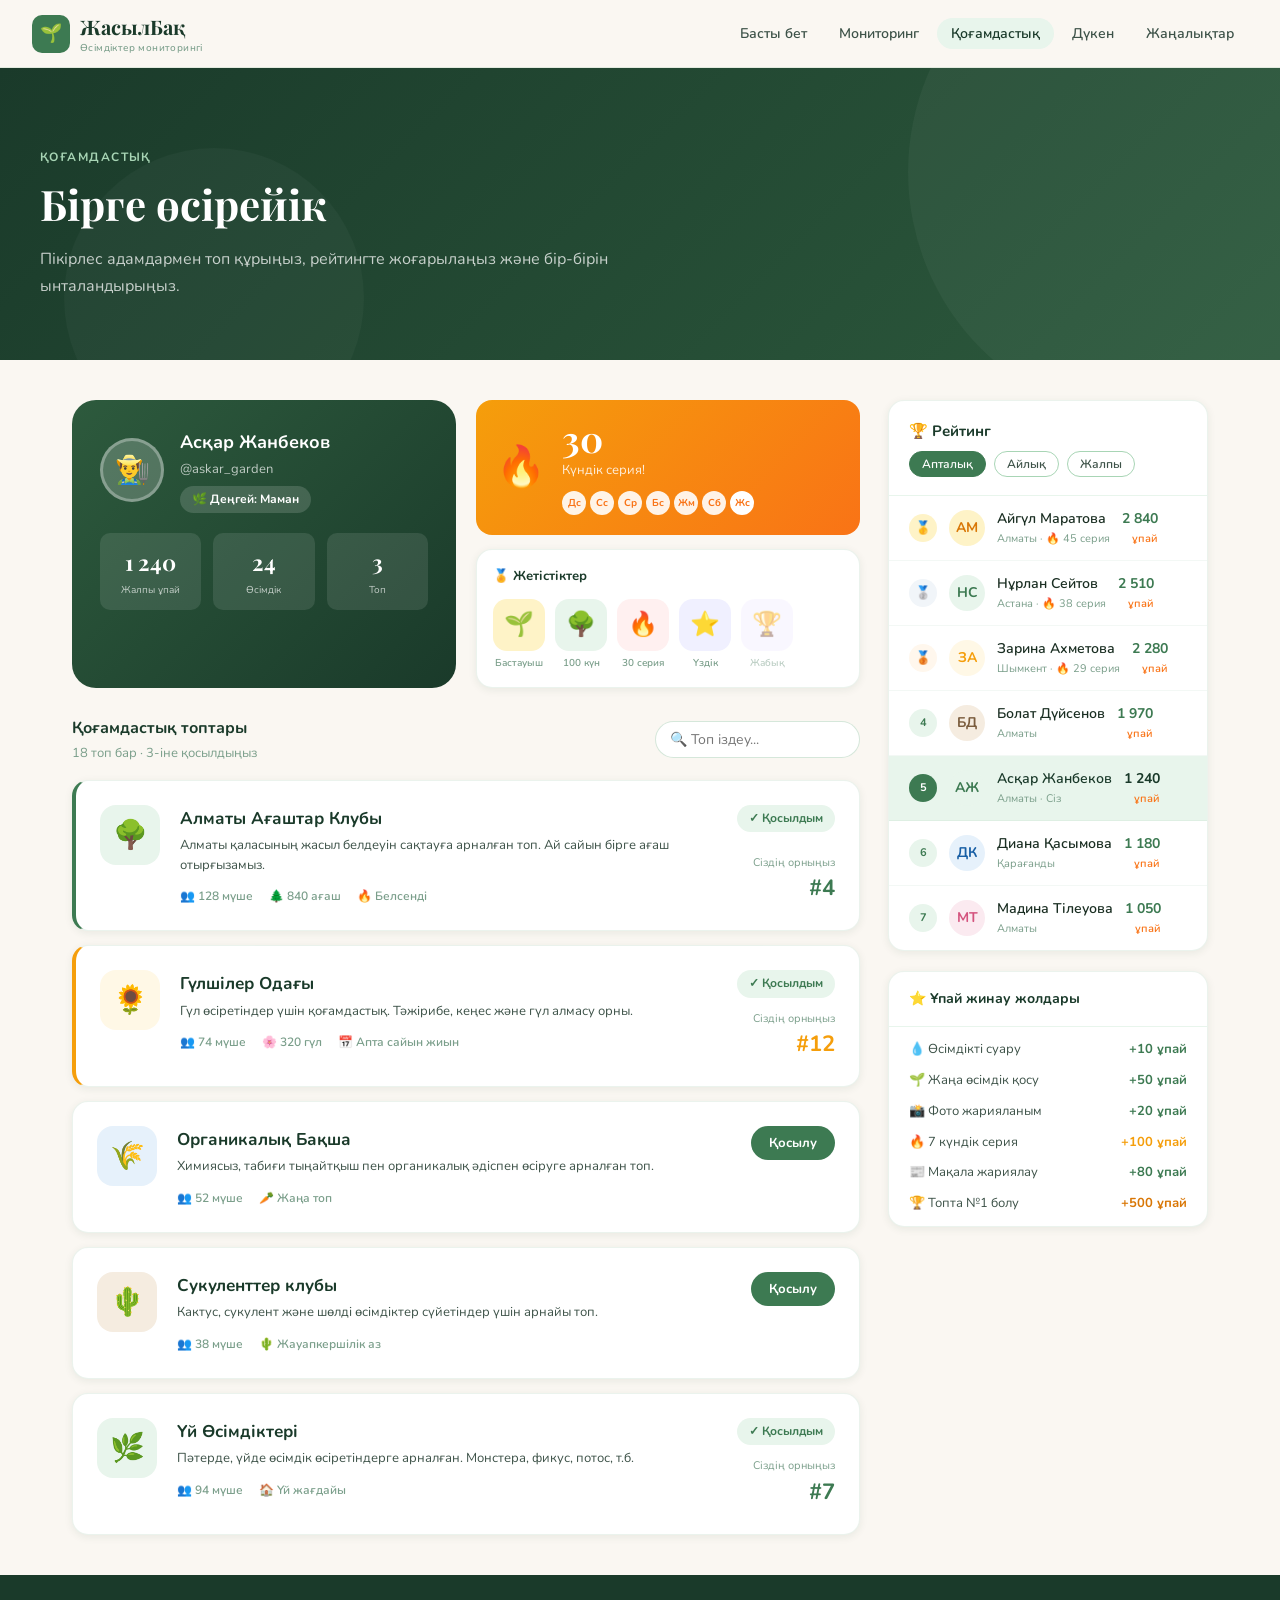
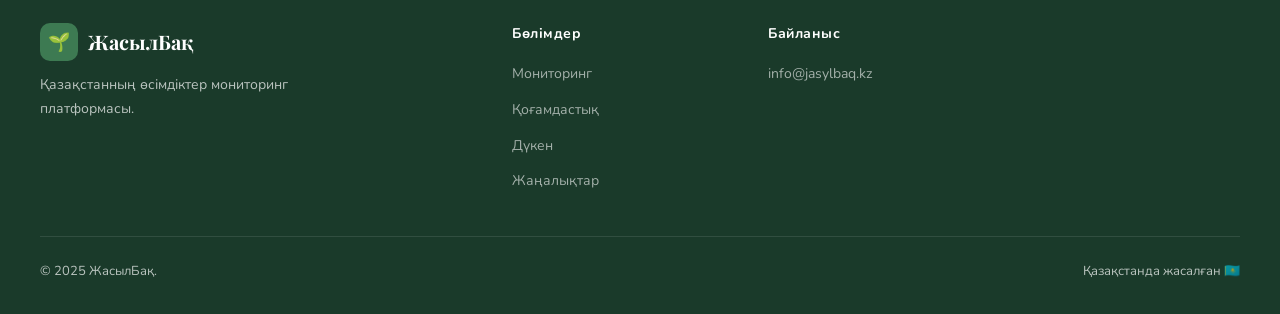
==== community.html @ d954b1c7 "ZhasylBaq zhobasy" ====
<!DOCTYPE html>
<html lang="kk">
<head>
  <meta charset="UTF-8" />
  <meta name="viewport" content="width=device-width, initial-scale=1.0" />
  <title>Қоғамдастық — ЖасылБақ</title>
  <link rel="stylesheet" href="style.css" />
  <style>
    .community-layout {
      max-width: 1200px;
      margin: 0 auto;
      padding: 40px 2rem;
      display: grid;
      grid-template-columns: 1fr 320px;
      gap: 28px;
    }

    /* MY PROFILE CARD */
    .profile-card {
      background: linear-gradient(135deg, var(--green-mid), var(--green-dark));
      border-radius: var(--radius-lg);
      padding: 28px;
      color: white;
    }
    .profile-top { display: flex; gap: 16px; align-items: center; margin-bottom: 20px; }
    .profile-avatar {
      width: 64px; height: 64px;
      border-radius: 50%;
      background: rgba(255,255,255,0.2);
      display: flex; align-items: center; justify-content: center;
      font-size: 28px;
      border: 3px solid rgba(255,255,255,0.3);
    }
    .profile-name { font-size: 18px; font-weight: 700; }
    .profile-handle { font-size: 13px; opacity: 0.7; margin-top: 2px; }
    .profile-level {
      display: inline-flex; align-items: center; gap: 6px;
      background: rgba(255,255,255,0.15);
      border-radius: 50px;
      padding: 4px 12px;
      font-size: 12px;
      font-weight: 700;
      margin-top: 6px;
    }
    .profile-stats { display: grid; grid-template-columns: repeat(3,1fr); gap: 12px; }
    .profile-stat {
      background: rgba(255,255,255,0.1);
      border-radius: 10px;
      padding: 12px;
      text-align: center;
    }
    .profile-stat-val { font-size: 22px; font-weight: 700; font-family: 'Playfair Display', serif; }
    .profile-stat-label { font-size: 10px; opacity: 0.7; margin-top: 2px; }

    /* STREAK */
    .streak-card {
      background: linear-gradient(135deg, #f59e0b, #f97316);
      border-radius: var(--radius-md);
      padding: 20px;
      color: white;
      display: flex;
      align-items: center;
      gap: 16px;
    }
    .streak-fire { font-size: 40px; }
    .streak-val { font-family: 'Playfair Display', serif; font-size: 36px; font-weight: 700; line-height: 1; }
    .streak-label { font-size: 13px; opacity: 0.85; margin-top: 4px; }
    .streak-mini { display: flex; gap: 4px; margin-top: 10px; }
    .streak-dot {
      width: 24px; height: 24px;
      border-radius: 50%;
      display: flex; align-items: center; justify-content: center;
      font-size: 10px; font-weight: 700;
    }
    .streak-dot.done { background: rgba(255,255,255,0.9); color: #f97316; }
    .streak-dot.today { background: white; color: #f97316; border: 2px solid white; }
    .streak-dot.miss { background: rgba(255,255,255,0.2); color: rgba(255,255,255,0.6); }

    /* BADGES */
    .badges-row { display: flex; gap: 10px; flex-wrap: wrap; }
    .badge-item {
      display: flex; flex-direction: column; align-items: center;
      gap: 4px;
    }
    .badge-icon-wrap {
      width: 52px; height: 52px;
      border-radius: 14px;
      display: flex; align-items: center; justify-content: center;
      font-size: 24px;
    }
    .badge-item-label { font-size: 10px; color: var(--text-light); font-weight: 600; text-align: center; max-width: 52px; }

    /* GROUPS */
    .group-card {
      background: var(--white);
      border-radius: var(--radius-md);
      border: 1px solid rgba(90,158,110,0.12);
      box-shadow: var(--shadow-sm);
      padding: 24px;
      display: flex;
      gap: 20px;
      transition: all 0.3s;
    }
    .group-card:hover { box-shadow: var(--shadow-md); transform: translateY(-2px); }
    .group-icon-wrap {
      width: 60px; height: 60px;
      border-radius: 16px;
      display: flex; align-items: center; justify-content: center;
      font-size: 28px;
      flex-shrink: 0;
    }
    .group-info { flex: 1; }
    .group-name { font-size: 17px; font-weight: 700; color: var(--green-dark); }
    .group-desc { font-size: 13px; color: var(--text-mid); margin-top: 4px; line-height: 1.5; }
    .group-meta { display: flex; gap: 16px; margin-top: 12px; flex-wrap: wrap; }
    .group-meta-item { font-size: 12px; color: var(--text-light); font-weight: 600; display: flex; align-items: center; gap: 4px; }
    .group-actions { display: flex; flex-direction: column; align-items: flex-end; justify-content: space-between; gap: 12px; }
    .joined-badge {
      background: var(--green-mist);
      color: var(--green-main);
      padding: 4px 12px;
      border-radius: 50px;
      font-size: 12px;
      font-weight: 700;
    }

    /* LEADERBOARD */
    .leaderboard-card {
      background: var(--white);
      border-radius: var(--radius-md);
      border: 1px solid rgba(90,158,110,0.12);
      box-shadow: var(--shadow-sm);
      overflow: hidden;
    }
    .lb-header {
      padding: 18px 20px;
      border-bottom: 1px solid var(--green-mist);
      font-size: 15px;
      font-weight: 700;
      color: var(--green-dark);
    }
    .lb-tabs { display: flex; gap: 8px; margin-top: 8px; }
    .lb-tab {
      font-size: 12px; font-weight: 600;
      padding: 4px 12px;
      border-radius: 50px;
      border: 1px solid var(--green-pale);
      background: transparent;
      color: var(--text-mid);
      cursor: pointer;
      font-family: 'Nunito', sans-serif;
      transition: all 0.2s;
    }
    .lb-tab.active { background: var(--green-main); color: white; border-color: var(--green-main); }
    .lb-row {
      display: flex;
      align-items: center;
      gap: 12px;
      padding: 12px 20px;
      border-bottom: 1px solid rgba(90,158,110,0.07);
      transition: background 0.15s;
    }
    .lb-row:hover { background: var(--green-mist); }
    .lb-row:last-child { border-bottom: none; }
    .lb-rank {
      width: 28px; height: 28px;
      border-radius: 50%;
      display: flex; align-items: center; justify-content: center;
      font-size: 13px; font-weight: 700;
      flex-shrink: 0;
    }
    .rank-1 { background: #fef3c7; color: #d97706; }
    .rank-2 { background: #f1f5f9; color: #64748b; }
    .rank-3 { background: #fff7ed; color: #c2410c; }
    .rank-other { background: var(--green-mist); color: var(--green-main); font-size: 11px; }
    .lb-avatar { width: 36px; height: 36px; border-radius: 50%; display: flex; align-items: center; justify-content: center; font-weight: 700; font-size: 14px; }
    .lb-name { font-size: 14px; font-weight: 600; color: var(--text-dark); flex: 1; }
    .lb-city { font-size: 11px; color: var(--text-light); }
    .lb-points { font-size: 14px; font-weight: 700; color: var(--green-main); }
    .lb-streak { font-size: 11px; color: #f97316; font-weight: 600; }
    .lb-me { background: var(--green-mist) !important; }

    @media (max-width: 900px) {
      .community-layout { grid-template-columns: 1fr; }
    }
  </style>
</head>
<body>

<nav>
  <a href="index.html" class="nav-logo">
    <div class="nav-logo-icon">🌱</div>
    <div>
      <span class="nav-logo-text">ЖасылБақ</span>
      <span class="nav-logo-sub">Өсімдіктер мониторингі</span>
    </div>
  </a>
  <ul class="nav-links">
    <li><a href="index.html">Басты бет</a></li>
    <li><a href="monitoring.html">Мониторинг</a></li>
    <li><a href="community.html" class="active">Қоғамдастық</a></li>
    <li><a href="store.html">Дүкен</a></li>
    <li><a href="news.html">Жаңалықтар</a></li>
  </ul>
</nav>

<main>
  <div class="page-hero">
    <div class="container">
      <div class="section-label">Қоғамдастық</div>
      <h1 class="section-title">Бірге өсірейік</h1>
      <p class="section-sub">Пікірлес адамдармен топ құрыңыз, рейтингте жоғарылаңыз және бір-бірін ынталандырыңыз.</p>
    </div>
  </div>

  <div class="community-layout">
    <!-- MAIN -->
    <div style="display:flex;flex-direction:column;gap:28px">

      <!-- MY STREAK + PROFILE -->
      <div style="display:grid;grid-template-columns:1fr 1fr;gap:20px">
        <div class="profile-card">
          <div class="profile-top">
            <div class="profile-avatar">👨‍🌾</div>
            <div>
              <div class="profile-name">Асқар Жанбеков</div>
              <div class="profile-handle">@askar_garden</div>
              <div class="profile-level">🌿 Деңгей: Маман</div>
            </div>
          </div>
          <div class="profile-stats">
            <div class="profile-stat">
              <div class="profile-stat-val">1 240</div>
              <div class="profile-stat-label">Жалпы ұпай</div>
            </div>
            <div class="profile-stat">
              <div class="profile-stat-val">24</div>
              <div class="profile-stat-label">Өсімдік</div>
            </div>
            <div class="profile-stat">
              <div class="profile-stat-val">3</div>
              <div class="profile-stat-label">Топ</div>
            </div>
          </div>
        </div>
        <div style="display:flex;flex-direction:column;gap:14px">
          <div class="streak-card">
            <div class="streak-fire">🔥</div>
            <div>
              <div class="streak-val">30</div>
              <div class="streak-label">Күндік серия!</div>
              <div class="streak-mini">
                <div class="streak-dot done">Дс</div>
                <div class="streak-dot done">Сс</div>
                <div class="streak-dot done">Ср</div>
                <div class="streak-dot done">Бс</div>
                <div class="streak-dot done">Жм</div>
                <div class="streak-dot done">Сб</div>
                <div class="streak-dot today">Жс</div>
              </div>
            </div>
          </div>
          <div style="background:var(--white);border-radius:var(--radius-md);padding:16px;border:1px solid rgba(90,158,110,0.12);box-shadow:var(--shadow-sm)">
            <div style="font-size:13px;font-weight:700;color:var(--green-dark);margin-bottom:12px">🏅 Жетістіктер</div>
            <div class="badges-row">
              <div class="badge-item"><div class="badge-icon-wrap" style="background:#fef3c7">🌱</div><div class="badge-item-label">Бастауыш</div></div>
              <div class="badge-item"><div class="badge-icon-wrap" style="background:#e8f5ec">🌳</div><div class="badge-item-label">100 күн</div></div>
              <div class="badge-item"><div class="badge-icon-wrap" style="background:#fff0f0">🔥</div><div class="badge-item-label">30 серия</div></div>
              <div class="badge-item"><div class="badge-icon-wrap" style="background:#f0f0ff">⭐</div><div class="badge-item-label">Үздік</div></div>
              <div class="badge-item"><div class="badge-icon-wrap" style="background:#f5f0ff;opacity:0.5">🏆</div><div class="badge-item-label" style="opacity:0.5">Жабық</div></div>
            </div>
          </div>
        </div>
      </div>

      <!-- GROUPS -->
      <div>
        <div style="display:flex;align-items:center;justify-content:space-between;margin-bottom:16px;flex-wrap:wrap;gap:12px">
          <div>
            <div style="font-size:16px;font-weight:700;color:var(--green-dark)">Қоғамдастық топтары</div>
            <div style="font-size:13px;color:var(--text-light);margin-top:2px">18 топ бар · 3-іне қосылдыңыз</div>
          </div>
          <input type="text" placeholder="🔍 Топ іздеу..." style="padding:8px 14px;border:1.5px solid rgba(90,158,110,0.25);border-radius:50px;font-family:'Nunito',sans-serif;font-size:14px;outline:none;min-width:200px;background:white;color:var(--text-dark)" />
        </div>
        <div style="display:flex;flex-direction:column;gap:14px">

          <div class="group-card" style="border-left: 4px solid var(--green-main)">
            <div class="group-icon-wrap" style="background:var(--green-mist)">🌳</div>
            <div class="group-info">
              <div class="group-name">Алматы Ағаштар Клубы</div>
              <div class="group-desc">Алматы қаласының жасыл белдеуін сақтауға арналған топ. Ай сайын бірге ағаш отырғызамыз.</div>
              <div class="group-meta">
                <div class="group-meta-item">👥 128 мүше</div>
                <div class="group-meta-item">🌲 840 ағаш</div>
                <div class="group-meta-item">🔥 Белсенді</div>
              </div>
            </div>
            <div class="group-actions">
              <span class="joined-badge">✓ Қосылдым</span>
              <div style="text-align:right"><div style="font-size:11px;color:var(--text-light)">Сіздің орныңыз</div><div style="font-size:22px;font-weight:700;color:var(--green-main)">#4</div></div>
            </div>
          </div>

          <div class="group-card" style="border-left: 4px solid #f59e0b">
            <div class="group-icon-wrap" style="background:#fff8e6">🌻</div>
            <div class="group-info">
              <div class="group-name">Гүлшілер Одағы</div>
              <div class="group-desc">Гүл өсіретіндер үшін қоғамдастық. Тәжірибе, кеңес және гүл алмасу орны.</div>
              <div class="group-meta">
                <div class="group-meta-item">👥 74 мүше</div>
                <div class="group-meta-item">🌸 320 гүл</div>
                <div class="group-meta-item">📅 Апта сайын жиын</div>
              </div>
            </div>
            <div class="group-actions">
              <span class="joined-badge">✓ Қосылдым</span>
              <div style="text-align:right"><div style="font-size:11px;color:var(--text-light)">Сіздің орныңыз</div><div style="font-size:22px;font-weight:700;color:#f59e0b">#12</div></div>
            </div>
          </div>

          <div class="group-card">
            <div class="group-icon-wrap" style="background:#e6f1fb">🌾</div>
            <div class="group-info">
              <div class="group-name">Органикалық Бақша</div>
              <div class="group-desc">Химиясыз, табиғи тыңайтқыш пен органикалық әдіспен өсіруге арналған топ.</div>
              <div class="group-meta">
                <div class="group-meta-item">👥 52 мүше</div>
                <div class="group-meta-item">🥕 Жаңа топ</div>
              </div>
            </div>
            <div class="group-actions">
              <button class="btn btn-primary" style="padding:8px 18px;font-size:13px">Қосылу</button>
            </div>
          </div>

          <div class="group-card">
            <div class="group-icon-wrap" style="background:#f5ece0">🌵</div>
            <div class="group-info">
              <div class="group-name">Сукуленттер клубы</div>
              <div class="group-desc">Кактус, сукулент және шөлді өсімдіктер сүйетіндер үшін арнайы топ.</div>
              <div class="group-meta">
                <div class="group-meta-item">👥 38 мүше</div>
                <div class="group-meta-item">🌵 Жауапкершілік аз</div>
              </div>
            </div>
            <div class="group-actions">
              <button class="btn btn-primary" style="padding:8px 18px;font-size:13px">Қосылу</button>
            </div>
          </div>

          <div class="group-card">
            <div class="group-icon-wrap" style="background:#e8f5ec">🌿</div>
            <div class="group-info">
              <div class="group-name">Үй Өсімдіктері</div>
              <div class="group-desc">Пәтерде, үйде өсімдік өсіретіндерге арналған. Монстера, фикус, потос, т.б.</div>
              <div class="group-meta">
                <div class="group-meta-item">👥 94 мүше</div>
                <div class="group-meta-item">🏠 Үй жағдайы</div>
              </div>
            </div>
            <div class="group-actions">
              <span class="joined-badge">✓ Қосылдым</span>
              <div style="text-align:right"><div style="font-size:11px;color:var(--text-light)">Сіздің орныңыз</div><div style="font-size:22px;font-weight:700;color:var(--green-main)">#7</div></div>
            </div>
          </div>

        </div>
      </div>
    </div>

    <!-- SIDEBAR: LEADERBOARD -->
    <aside style="display:flex;flex-direction:column;gap:20px">

      <!-- GLOBAL LEADERBOARD -->
      <div class="leaderboard-card">
        <div class="lb-header">
          🏆 Рейтинг
          <div class="lb-tabs">
            <button class="lb-tab active">Апталық</button>
            <button class="lb-tab">Айлық</button>
            <button class="lb-tab">Жалпы</button>
          </div>
        </div>
        <div class="lb-row rank-1-row">
          <div class="lb-rank rank-1">🥇</div>
          <div class="lb-avatar" style="background:#fef3c7;color:#d97706">АМ</div>
          <div><div class="lb-name">Айгүл Маратова</div><div class="lb-city">Алматы · 🔥 45 серия</div></div>
          <div style="text-align:right"><div class="lb-points">2 840</div><div class="lb-streak">ұпай</div></div>
        </div>
        <div class="lb-row">
          <div class="lb-rank rank-2">🥈</div>
          <div class="lb-avatar" style="background:#e8f5ec;color:var(--green-main)">НС</div>
          <div><div class="lb-name">Нұрлан Сейтов</div><div class="lb-city">Астана · 🔥 38 серия</div></div>
          <div style="text-align:right"><div class="lb-points">2 510</div><div class="lb-streak">ұпай</div></div>
        </div>
        <div class="lb-row">
          <div class="lb-rank rank-3">🥉</div>
          <div class="lb-avatar" style="background:#fff8e6;color:#f59e0b">ЗА</div>
          <div><div class="lb-name">Зарина Ахметова</div><div class="lb-city">Шымкент · 🔥 29 серия</div></div>
          <div style="text-align:right"><div class="lb-points">2 280</div><div class="lb-streak">ұпай</div></div>
        </div>
        <div class="lb-row">
          <div class="lb-rank rank-other">4</div>
          <div class="lb-avatar" style="background:#f5ece0;color:var(--earth-mid)">БД</div>
          <div><div class="lb-name">Болат Дүйсенов</div><div class="lb-city">Алматы</div></div>
          <div style="text-align:right"><div class="lb-points">1 970</div><div class="lb-streak">ұпай</div></div>
        </div>
        <div class="lb-row lb-me">
          <div class="lb-rank rank-other" style="background:var(--green-main);color:white">5</div>
          <div class="lb-avatar" style="background:var(--green-mist);color:var(--green-main)">АЖ</div>
          <div><div class="lb-name" style="color:var(--green-dark)">Асқар Жанбеков</div><div class="lb-city">Алматы · Сіз</div></div>
          <div style="text-align:right"><div class="lb-points" style="color:var(--green-dark)">1 240</div><div class="lb-streak">ұпай</div></div>
        </div>
        <div class="lb-row">
          <div class="lb-rank rank-other">6</div>
          <div class="lb-avatar" style="background:#e6f1fb;color:#185fa5">ДК</div>
          <div><div class="lb-name">Диана Қасымова</div><div class="lb-city">Қарағанды</div></div>
          <div style="text-align:right"><div class="lb-points">1 180</div><div class="lb-streak">ұпай</div></div>
        </div>
        <div class="lb-row">
          <div class="lb-rank rank-other">7</div>
          <div class="lb-avatar" style="background:#fbeaf0;color:#d4537e">МТ</div>
          <div><div class="lb-name">Мадина Тілеуова</div><div class="lb-city">Алматы</div></div>
          <div style="text-align:right"><div class="lb-points">1 050</div><div class="lb-streak">ұпай</div></div>
        </div>
      </div>

      <!-- HOW TO EARN POINTS -->
      <div style="background:var(--white);border-radius:var(--radius-md);border:1px solid rgba(90,158,110,0.12);box-shadow:var(--shadow-sm);overflow:hidden">
        <div style="padding:16px 20px;border-bottom:1px solid var(--green-mist);font-size:14px;font-weight:700;color:var(--green-dark)">⭐ Ұпай жинау жолдары</div>
        <div style="padding:12px 20px;display:flex;flex-direction:column;gap:10px">
          <div style="display:flex;justify-content:space-between;align-items:center;font-size:13px">
            <span style="color:var(--text-mid)">💧 Өсімдікті суару</span>
            <span style="font-weight:700;color:var(--green-main)">+10 ұпай</span>
          </div>
          <div style="display:flex;justify-content:space-between;align-items:center;font-size:13px">
            <span style="color:var(--text-mid)">🌱 Жаңа өсімдік қосу</span>
            <span style="font-weight:700;color:var(--green-main)">+50 ұпай</span>
          </div>
          <div style="display:flex;justify-content:space-between;align-items:center;font-size:13px">
            <span style="color:var(--text-mid)">📸 Фото жарияланым</span>
            <span style="font-weight:700;color:var(--green-main)">+20 ұпай</span>
          </div>
          <div style="display:flex;justify-content:space-between;align-items:center;font-size:13px">
            <span style="color:var(--text-mid)">🔥 7 күндік серия</span>
            <span style="font-weight:700;color:#f59e0b">+100 ұпай</span>
          </div>
          <div style="display:flex;justify-content:space-between;align-items:center;font-size:13px">
            <span style="color:var(--text-mid)">📰 Мақала жариялау</span>
            <span style="font-weight:700;color:var(--green-main)">+80 ұпай</span>
          </div>
          <div style="display:flex;justify-content:space-between;align-items:center;font-size:13px">
            <span style="color:var(--text-mid)">🏆 Топта №1 болу</span>
            <span style="font-weight:700;color:#d97706">+500 ұпай</span>
          </div>
        </div>
      </div>

    </aside>
  </div>
</main>

<footer>
  <div class="footer-inner">
    <div class="footer-brand">
      <a href="index.html" class="nav-logo"><div class="nav-logo-icon">🌱</div><span class="nav-logo-text" style="color:white">ЖасылБақ</span></a>
      <p>Қазақстанның өсімдіктер мониторинг платформасы.</p>
    </div>
    <div class="footer-col"><h4>Бөлімдер</h4><ul>
      <li><a href="monitoring.html">Мониторинг</a></li>
      <li><a href="community.html">Қоғамдастық</a></li>
      <li><a href="store.html">Дүкен</a></li>
      <li><a href="news.html">Жаңалықтар</a></li>
    </ul></div>
    <div class="footer-col"><h4>Байланыс</h4><ul><li><a href="#">info@jasylbaq.kz</a></li></ul></div>
    <div class="footer-col"></div>
  </div>
  <div class="footer-bottom"><span>© 2025 ЖасылБақ.</span><span>Қазақстанда жасалған 🇰🇿</span></div>
</footer>

<script>
  document.querySelectorAll('.lb-tab').forEach(tab => {
    tab.addEventListener('click', function() {
      document.querySelectorAll('.lb-tab').forEach(t => t.classList.remove('active'));
      this.classList.add('active');
    });
  });
</script>
</body>
</html>
---- style.css ----
@import url('https://fonts.googleapis.com/css2?family=Playfair+Display:wght@400;600;700&family=Nunito:wght@300;400;500;600;700&display=swap');

:root {
  --green-dark: #1a3a2a;
  --green-mid: #2d5a3d;
  --green-main: #3d7a52;
  --green-light: #5a9e6e;
  --green-pale: #a8d5b5;
  --green-mist: #e8f5ec;
  --earth-dark: #3d2b1a;
  --earth-mid: #7a5c3d;
  --earth-light: #c4a882;
  --earth-pale: #f5ece0;
  --cream: #faf7f2;
  --white: #ffffff;
  --text-dark: #1a2e22;
  --text-mid: #3d5248;
  --text-light: #7a9e8a;
  --accent: #e8a838;
  --accent-light: #f5d080;
  --shadow-sm: 0 2px 8px rgba(26,58,42,0.08);
  --shadow-md: 0 4px 20px rgba(26,58,42,0.12);
  --shadow-lg: 0 8px 40px rgba(26,58,42,0.18);
  --radius-sm: 8px;
  --radius-md: 16px;
  --radius-lg: 24px;
  --radius-xl: 40px;
}

* { margin: 0; padding: 0; box-sizing: border-box; }

html { scroll-behavior: smooth; }

body {
  font-family: 'Nunito', sans-serif;
  background: var(--cream);
  color: var(--text-dark);
  line-height: 1.6;
  overflow-x: hidden;
}

/* NAV */
nav {
  position: fixed;
  top: 0; left: 0; right: 0;
  z-index: 1000;
  background: rgba(250,247,242,0.92);
  backdrop-filter: blur(12px);
  border-bottom: 1px solid rgba(90,158,110,0.15);
  padding: 0 2rem;
  height: 68px;
  display: flex;
  align-items: center;
  justify-content: space-between;
}

.nav-logo {
  display: flex;
  align-items: center;
  gap: 10px;
  text-decoration: none;
}

.nav-logo-icon {
  width: 38px;
  height: 38px;
  background: var(--green-main);
  border-radius: 10px;
  display: flex;
  align-items: center;
  justify-content: center;
  font-size: 18px;
}

.nav-logo-text {
  font-family: 'Playfair Display', serif;
  font-size: 20px;
  font-weight: 700;
  color: var(--green-dark);
}

.nav-logo-sub {
  font-size: 10px;
  color: var(--text-light);
  font-weight: 500;
  letter-spacing: 0.04em;
  display: block;
  margin-top: -4px;
}

.nav-links {
  display: flex;
  align-items: center;
  gap: 0.25rem;
  list-style: none;
}

.nav-links a {
  text-decoration: none;
  font-size: 14px;
  font-weight: 600;
  color: var(--text-mid);
  padding: 6px 14px;
  border-radius: 20px;
  transition: all 0.2s;
}

.nav-links a:hover,
.nav-links a.active {
  background: var(--green-mist);
  color: var(--green-dark);
}

.nav-cta {
  background: var(--green-main) !important;
  color: var(--white) !important;
  padding: 8px 18px !important;
}

.nav-cta:hover {
  background: var(--green-dark) !important;
  color: var(--white) !important;
}

/* MAIN CONTENT OFFSET */
main { padding-top: 68px; }

/* SECTION */
section { padding: 80px 2rem; }

.container {
  max-width: 1200px;
  margin: 0 auto;
}

/* TYPOGRAPHY */
.section-label {
  font-size: 12px;
  font-weight: 700;
  letter-spacing: 0.12em;
  text-transform: uppercase;
  color: var(--green-main);
  margin-bottom: 12px;
}

.section-title {
  font-family: 'Playfair Display', serif;
  font-size: clamp(28px, 4vw, 42px);
  font-weight: 700;
  color: var(--green-dark);
  line-height: 1.2;
  margin-bottom: 16px;
}

.section-sub {
  font-size: 16px;
  color: var(--text-mid);
  max-width: 560px;
  line-height: 1.7;
}

/* CARDS */
.card {
  background: var(--white);
  border-radius: var(--radius-md);
  box-shadow: var(--shadow-sm);
  border: 1px solid rgba(90,158,110,0.1);
  overflow: hidden;
  transition: all 0.3s;
}

.card:hover {
  box-shadow: var(--shadow-md);
  transform: translateY(-3px);
}

/* BUTTONS */
.btn {
  display: inline-flex;
  align-items: center;
  gap: 8px;
  padding: 12px 24px;
  border-radius: 50px;
  font-family: 'Nunito', sans-serif;
  font-size: 15px;
  font-weight: 700;
  cursor: pointer;
  border: none;
  text-decoration: none;
  transition: all 0.2s;
}

.btn-primary {
  background: var(--green-main);
  color: var(--white);
}

.btn-primary:hover {
  background: var(--green-dark);
  transform: translateY(-1px);
  box-shadow: 0 4px 16px rgba(61,122,82,0.4);
}

.btn-secondary {
  background: transparent;
  color: var(--green-main);
  border: 2px solid var(--green-main);
}

.btn-secondary:hover {
  background: var(--green-mist);
}

.btn-accent {
  background: var(--accent);
  color: var(--earth-dark);
}

.btn-accent:hover {
  background: #d4942e;
  transform: translateY(-1px);
}

/* BADGE */
.badge {
  display: inline-block;
  padding: 4px 12px;
  border-radius: 50px;
  font-size: 12px;
  font-weight: 700;
  letter-spacing: 0.04em;
}

.badge-green {
  background: var(--green-mist);
  color: var(--green-main);
}

.badge-earth {
  background: var(--earth-pale);
  color: var(--earth-mid);
}

.badge-gold {
  background: #fff8e6;
  color: #b8860b;
}

/* GRID */
.grid-2 { display: grid; grid-template-columns: repeat(auto-fit, minmax(280px, 1fr)); gap: 24px; }
.grid-3 { display: grid; grid-template-columns: repeat(auto-fit, minmax(240px, 1fr)); gap: 24px; }
.grid-4 { display: grid; grid-template-columns: repeat(auto-fit, minmax(200px, 1fr)); gap: 20px; }

/* FOOTER */
footer {
  background: var(--green-dark);
  color: rgba(255,255,255,0.7);
  padding: 48px 2rem 32px;
}

.footer-inner {
  max-width: 1200px;
  margin: 0 auto;
  display: grid;
  grid-template-columns: 2fr 1fr 1fr 1fr;
  gap: 40px;
  padding-bottom: 32px;
  border-bottom: 1px solid rgba(255,255,255,0.1);
}

.footer-brand p {
  font-size: 14px;
  line-height: 1.7;
  margin-top: 12px;
  max-width: 260px;
}

.footer-col h4 {
  color: var(--white);
  font-size: 14px;
  font-weight: 700;
  margin-bottom: 16px;
  letter-spacing: 0.04em;
}

.footer-col ul { list-style: none; }
.footer-col ul li { margin-bottom: 10px; }
.footer-col ul li a {
  color: rgba(255,255,255,0.6);
  text-decoration: none;
  font-size: 14px;
  transition: color 0.2s;
}
.footer-col ul li a:hover { color: var(--green-pale); }

.footer-bottom {
  max-width: 1200px;
  margin: 24px auto 0;
  display: flex;
  justify-content: space-between;
  align-items: center;
  font-size: 13px;
}

/* PAGE HERO */
.page-hero {
  background: linear-gradient(135deg, var(--green-dark) 0%, var(--green-mid) 100%);
  padding: 80px 2rem 60px;
  color: white;
  position: relative;
  overflow: hidden;
}

.page-hero::before {
  content: '';
  position: absolute;
  top: -50%;
  right: -10%;
  width: 500px;
  height: 500px;
  background: rgba(255,255,255,0.04);
  border-radius: 50%;
}

.page-hero::after {
  content: '';
  position: absolute;
  bottom: -30%;
  left: 5%;
  width: 300px;
  height: 300px;
  background: rgba(255,255,255,0.03);
  border-radius: 50%;
}

.page-hero .container { position: relative; z-index: 1; }

.page-hero .section-label { color: var(--green-pale); }
.page-hero .section-title { color: var(--white); }
.page-hero .section-sub { color: rgba(255,255,255,0.75); max-width: 600px; }

/* STAT CARD */
.stat-card {
  background: var(--white);
  border-radius: var(--radius-md);
  padding: 24px;
  border: 1px solid rgba(90,158,110,0.1);
  box-shadow: var(--shadow-sm);
}

.stat-value {
  font-family: 'Playfair Display', serif;
  font-size: 36px;
  font-weight: 700;
  color: var(--green-dark);
  line-height: 1;
}

.stat-label {
  font-size: 13px;
  color: var(--text-light);
  font-weight: 600;
  margin-top: 6px;
}

.stat-change {
  font-size: 12px;
  font-weight: 700;
  color: var(--green-main);
  margin-top: 4px;
}

/* HEALTH BAR */
.health-bar-wrap {
  background: #e8f0ea;
  border-radius: 10px;
  height: 8px;
  overflow: hidden;
}
.health-bar-fill {
  height: 100%;
  border-radius: 10px;
  background: linear-gradient(90deg, var(--green-main), var(--green-light));
  transition: width 0.6s ease;
}

/* AVATAR */
.avatar {
  width: 40px;
  height: 40px;
  border-radius: 50%;
  display: flex;
  align-items: center;
  justify-content: center;
  font-weight: 700;
  font-size: 15px;
  flex-shrink: 0;
}

/* TAG */
.tag {
  display: inline-block;
  padding: 3px 10px;
  background: var(--green-mist);
  color: var(--green-main);
  border-radius: 20px;
  font-size: 12px;
  font-weight: 600;
}

/* SCROLLBAR */
::-webkit-scrollbar { width: 6px; }
::-webkit-scrollbar-track { background: var(--cream); }
::-webkit-scrollbar-thumb { background: var(--green-pale); border-radius: 10px; }

/* RESPONSIVE NAV */
@media (max-width: 768px) {
  .nav-links { display: none; }
  .footer-inner { grid-template-columns: 1fr 1fr; }
  .grid-4 { grid-template-columns: repeat(2, 1fr); }
}
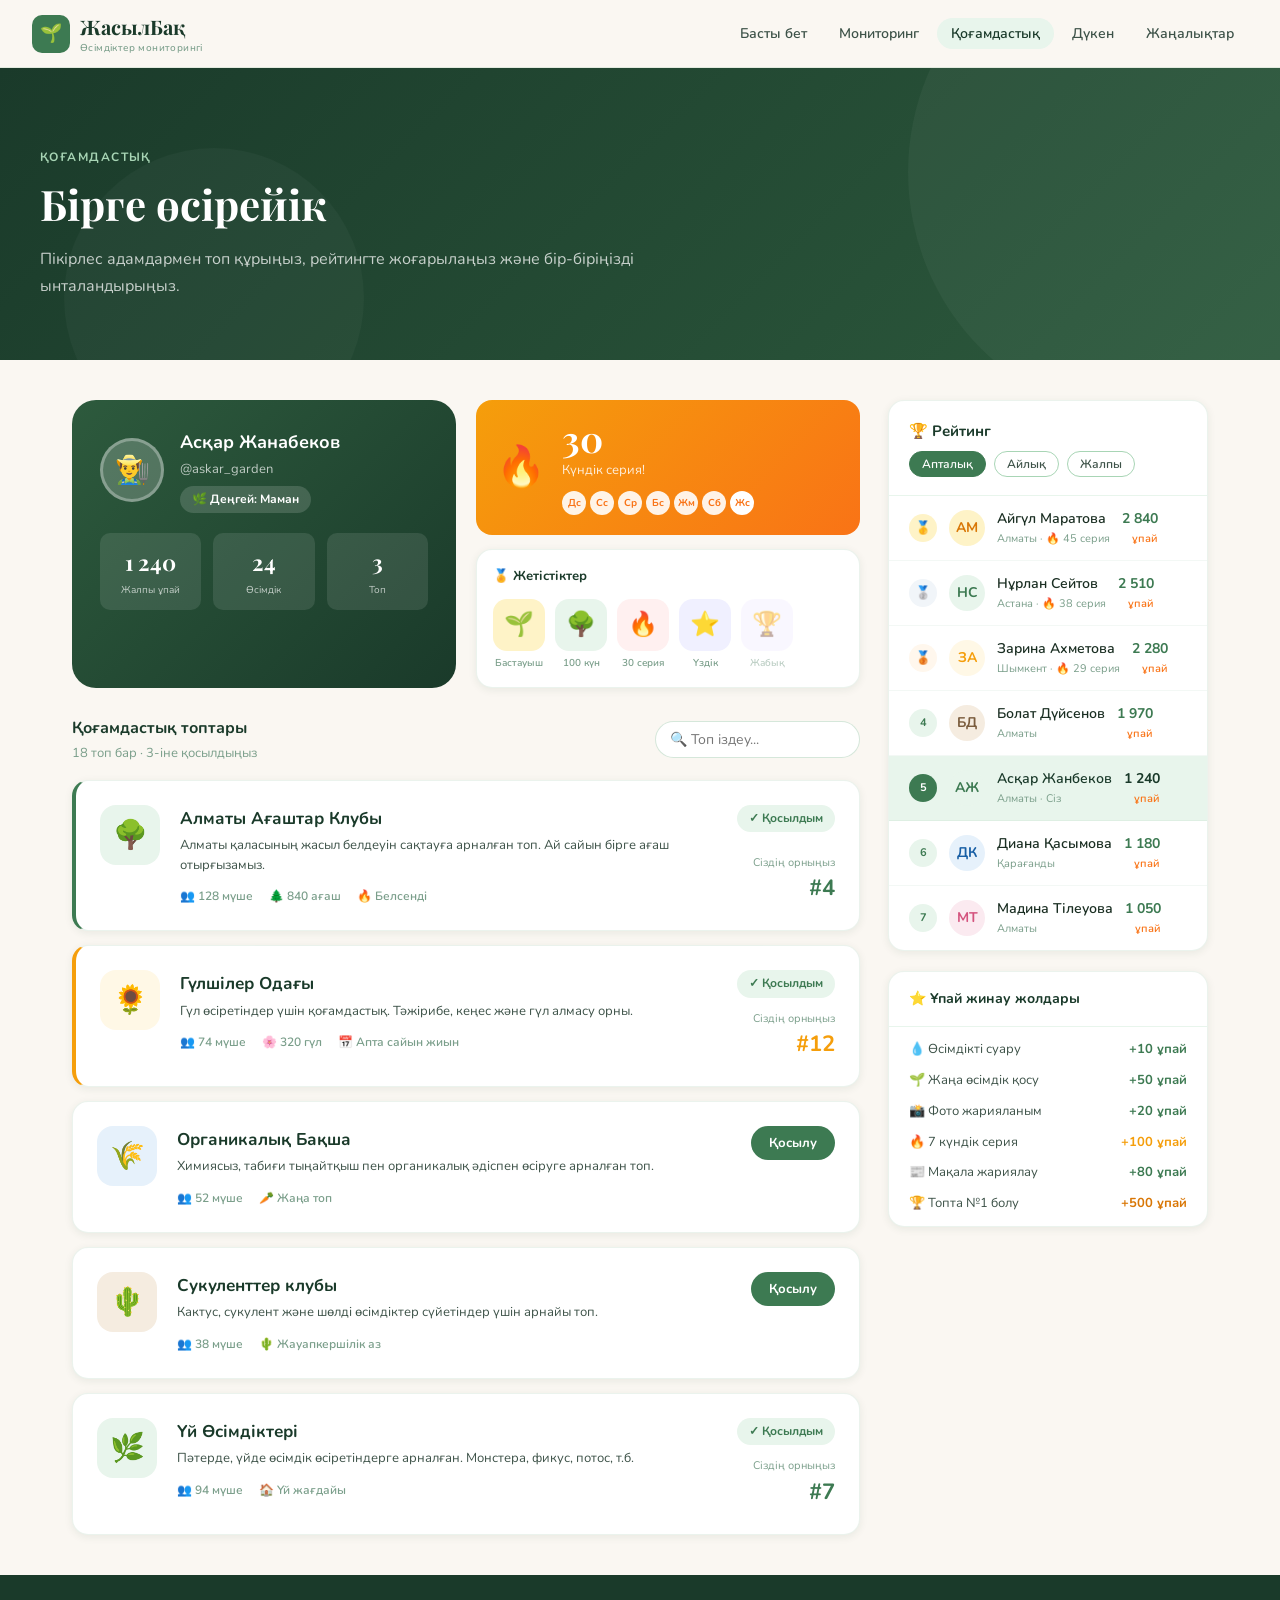
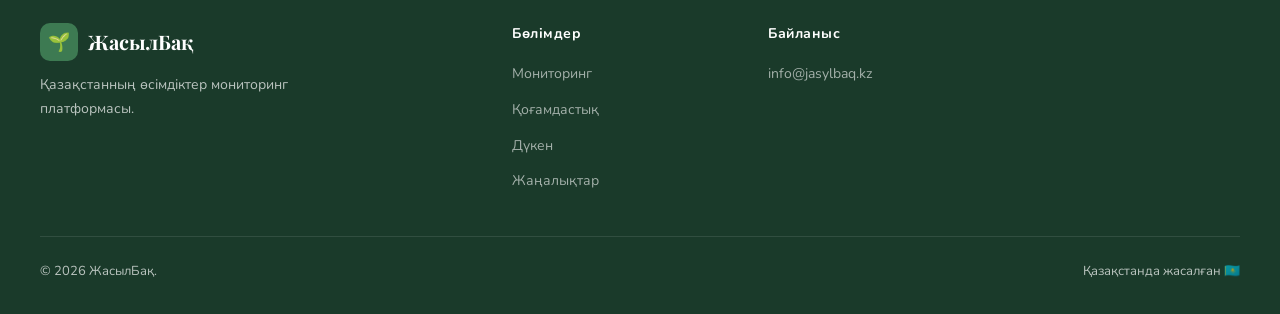
==== commit faece231: "fix: qatelerdi tuzetu zhumystary" ====
--- a/community.html
+++ b/community.html
@@ -209,7 +209,7 @@
     <div class="container">
       <div class="section-label">Қоғамдастық</div>
       <h1 class="section-title">Бірге өсірейік</h1>
-      <p class="section-sub">Пікірлес адамдармен топ құрыңыз, рейтингте жоғарылаңыз және бір-бірін ынталандырыңыз.</p>
+      <p class="section-sub">Пікірлес адамдармен топ құрыңыз, рейтингте жоғарылаңыз және бір-біріңізді ынталандырыңыз.</p>
     </div>
   </div>
 
@@ -223,7 +223,7 @@
           <div class="profile-top">
             <div class="profile-avatar">👨‍🌾</div>
             <div>
-              <div class="profile-name">Асқар Жанбеков</div>
+              <div class="profile-name">Асқар Жанабеков</div>
               <div class="profile-handle">@askar_garden</div>
               <div class="profile-level">🌿 Деңгей: Маман</div>
             </div>
@@ -475,7 +475,7 @@
     <div class="footer-col"><h4>Байланыс</h4><ul><li><a href="#">info@jasylbaq.kz</a></li></ul></div>
     <div class="footer-col"></div>
   </div>
-  <div class="footer-bottom"><span>© 2025 ЖасылБақ.</span><span>Қазақстанда жасалған 🇰🇿</span></div>
+  <div class="footer-bottom"><span>© 2026 ЖасылБақ.</span><span>Қазақстанда жасалған 🇰🇿</span></div>
 </footer>
 
 <script>
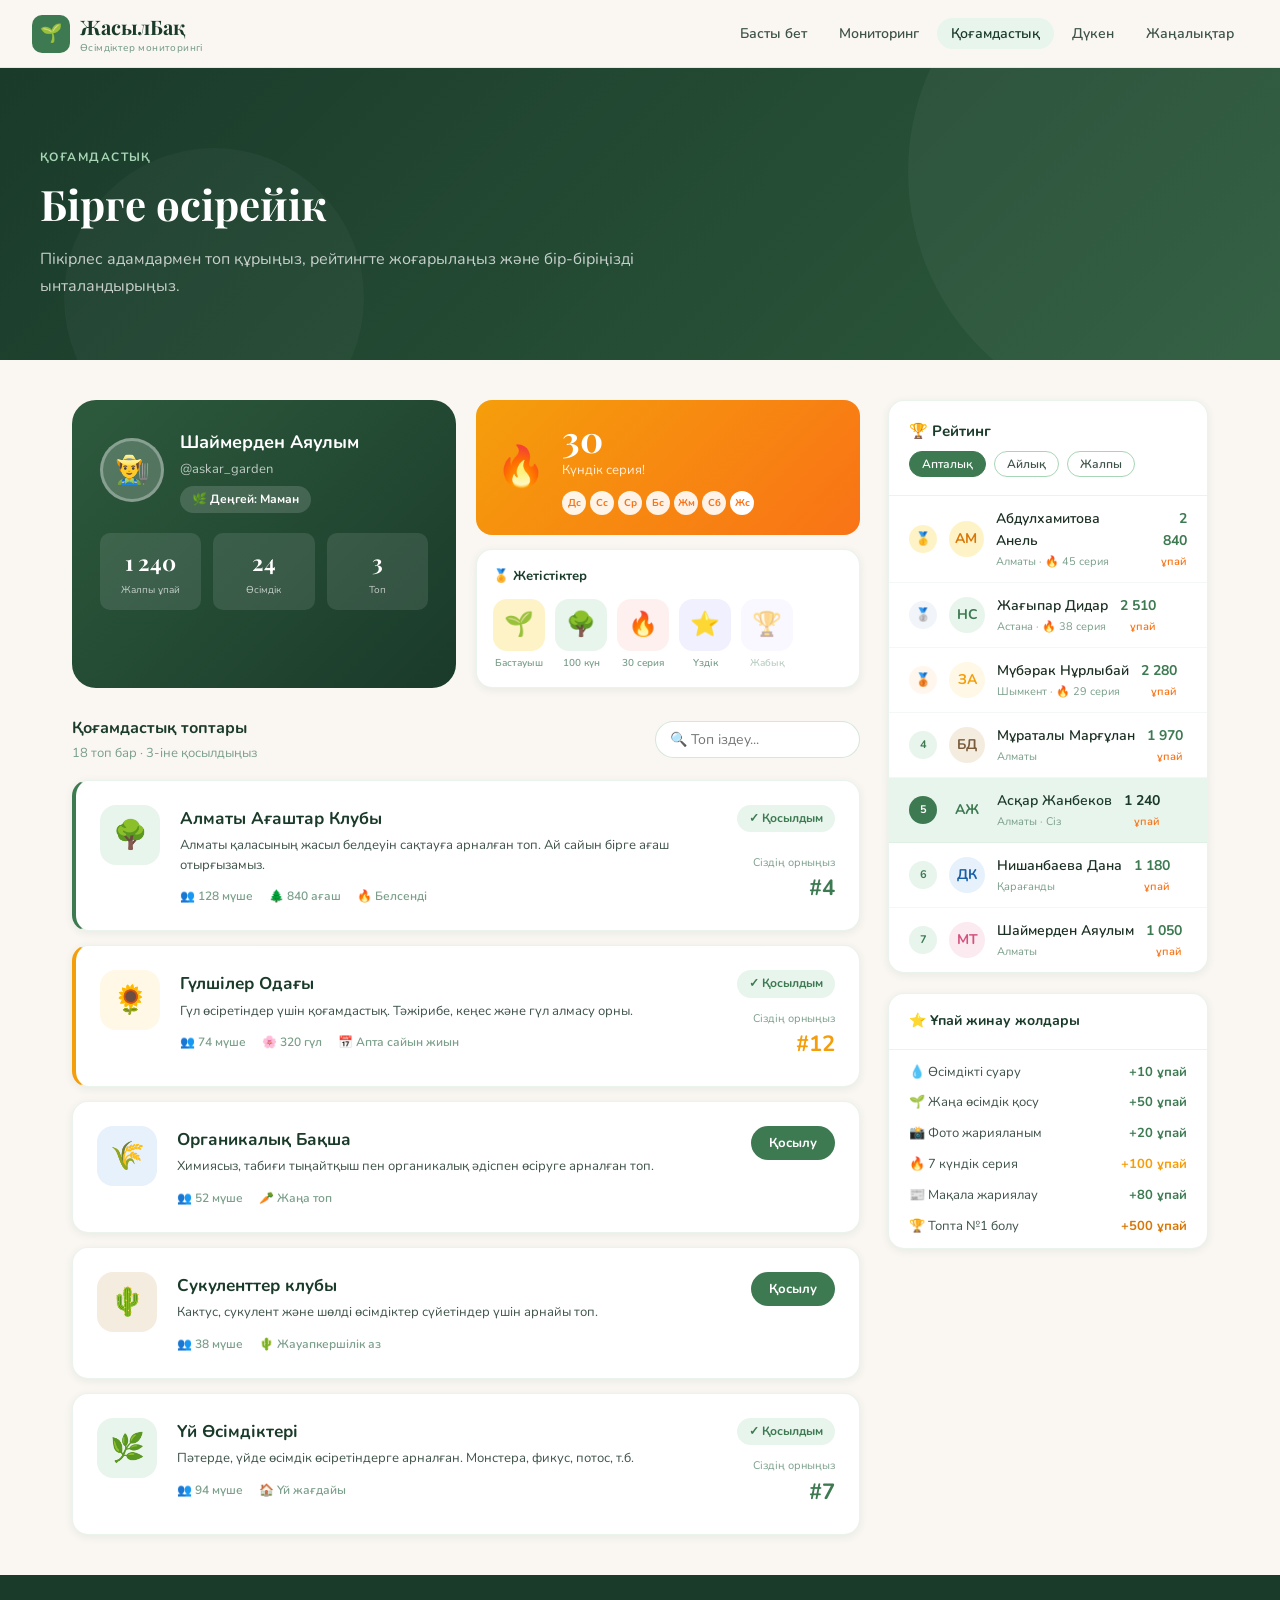
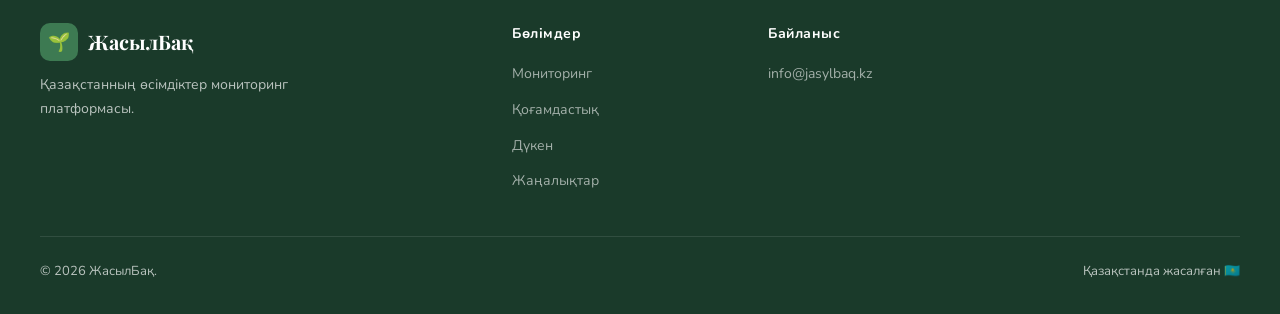
==== commit 963ea610: "Didar changes //added plantaddition scripts//" ====
--- a/community.html
+++ b/community.html
@@ -1,5 +1,6 @@
 <!DOCTYPE html>
 <html lang="kk">
+
 <head>
   <meta charset="UTF-8" />
   <meta name="viewport" content="width=device-width, initial-scale=1.0" />
@@ -22,35 +23,73 @@
       padding: 28px;
       color: white;
     }
-    .profile-top { display: flex; gap: 16px; align-items: center; margin-bottom: 20px; }
+
+    .profile-top {
+      display: flex;
+      gap: 16px;
+      align-items: center;
+      margin-bottom: 20px;
+    }
+
     .profile-avatar {
-      width: 64px; height: 64px;
+      width: 64px;
+      height: 64px;
       border-radius: 50%;
-      background: rgba(255,255,255,0.2);
-      display: flex; align-items: center; justify-content: center;
+      background: rgba(255, 255, 255, 0.2);
+      display: flex;
+      align-items: center;
+      justify-content: center;
       font-size: 28px;
-      border: 3px solid rgba(255,255,255,0.3);
-    }
-    .profile-name { font-size: 18px; font-weight: 700; }
-    .profile-handle { font-size: 13px; opacity: 0.7; margin-top: 2px; }
+      border: 3px solid rgba(255, 255, 255, 0.3);
+    }
+
+    .profile-name {
+      font-size: 18px;
+      font-weight: 700;
+    }
+
+    .profile-handle {
+      font-size: 13px;
+      opacity: 0.7;
+      margin-top: 2px;
+    }
+
     .profile-level {
-      display: inline-flex; align-items: center; gap: 6px;
-      background: rgba(255,255,255,0.15);
+      display: inline-flex;
+      align-items: center;
+      gap: 6px;
+      background: rgba(255, 255, 255, 0.15);
       border-radius: 50px;
       padding: 4px 12px;
       font-size: 12px;
       font-weight: 700;
       margin-top: 6px;
     }
-    .profile-stats { display: grid; grid-template-columns: repeat(3,1fr); gap: 12px; }
+
+    .profile-stats {
+      display: grid;
+      grid-template-columns: repeat(3, 1fr);
+      gap: 12px;
+    }
+
     .profile-stat {
-      background: rgba(255,255,255,0.1);
+      background: rgba(255, 255, 255, 0.1);
       border-radius: 10px;
       padding: 12px;
       text-align: center;
     }
-    .profile-stat-val { font-size: 22px; font-weight: 700; font-family: 'Playfair Display', serif; }
-    .profile-stat-label { font-size: 10px; opacity: 0.7; margin-top: 2px; }
+
+    .profile-stat-val {
+      font-size: 22px;
+      font-weight: 700;
+      font-family: 'Playfair Display', serif;
+    }
+
+    .profile-stat-label {
+      font-size: 10px;
+      opacity: 0.7;
+      margin-top: 2px;
+    }
 
     /* STREAK */
     .streak-card {
@@ -62,59 +101,158 @@
       align-items: center;
       gap: 16px;
     }
-    .streak-fire { font-size: 40px; }
-    .streak-val { font-family: 'Playfair Display', serif; font-size: 36px; font-weight: 700; line-height: 1; }
-    .streak-label { font-size: 13px; opacity: 0.85; margin-top: 4px; }
-    .streak-mini { display: flex; gap: 4px; margin-top: 10px; }
+
+    .streak-fire {
+      font-size: 40px;
+    }
+
+    .streak-val {
+      font-family: 'Playfair Display', serif;
+      font-size: 36px;
+      font-weight: 700;
+      line-height: 1;
+    }
+
+    .streak-label {
+      font-size: 13px;
+      opacity: 0.85;
+      margin-top: 4px;
+    }
+
+    .streak-mini {
+      display: flex;
+      gap: 4px;
+      margin-top: 10px;
+    }
+
     .streak-dot {
-      width: 24px; height: 24px;
+      width: 24px;
+      height: 24px;
       border-radius: 50%;
-      display: flex; align-items: center; justify-content: center;
-      font-size: 10px; font-weight: 700;
-    }
-    .streak-dot.done { background: rgba(255,255,255,0.9); color: #f97316; }
-    .streak-dot.today { background: white; color: #f97316; border: 2px solid white; }
-    .streak-dot.miss { background: rgba(255,255,255,0.2); color: rgba(255,255,255,0.6); }
+      display: flex;
+      align-items: center;
+      justify-content: center;
+      font-size: 10px;
+      font-weight: 700;
+    }
+
+    .streak-dot.done {
+      background: rgba(255, 255, 255, 0.9);
+      color: #f97316;
+    }
+
+    .streak-dot.today {
+      background: white;
+      color: #f97316;
+      border: 2px solid white;
+    }
+
+    .streak-dot.miss {
+      background: rgba(255, 255, 255, 0.2);
+      color: rgba(255, 255, 255, 0.6);
+    }
 
     /* BADGES */
-    .badges-row { display: flex; gap: 10px; flex-wrap: wrap; }
+    .badges-row {
+      display: flex;
+      gap: 10px;
+      flex-wrap: wrap;
+    }
+
     .badge-item {
-      display: flex; flex-direction: column; align-items: center;
+      display: flex;
+      flex-direction: column;
+      align-items: center;
       gap: 4px;
     }
+
     .badge-icon-wrap {
-      width: 52px; height: 52px;
+      width: 52px;
+      height: 52px;
       border-radius: 14px;
-      display: flex; align-items: center; justify-content: center;
+      display: flex;
+      align-items: center;
+      justify-content: center;
       font-size: 24px;
     }
-    .badge-item-label { font-size: 10px; color: var(--text-light); font-weight: 600; text-align: center; max-width: 52px; }
+
+    .badge-item-label {
+      font-size: 10px;
+      color: var(--text-light);
+      font-weight: 600;
+      text-align: center;
+      max-width: 52px;
+    }
 
     /* GROUPS */
     .group-card {
       background: var(--white);
       border-radius: var(--radius-md);
-      border: 1px solid rgba(90,158,110,0.12);
+      border: 1px solid rgba(90, 158, 110, 0.12);
       box-shadow: var(--shadow-sm);
       padding: 24px;
       display: flex;
       gap: 20px;
       transition: all 0.3s;
     }
-    .group-card:hover { box-shadow: var(--shadow-md); transform: translateY(-2px); }
+
+    .group-card:hover {
+      box-shadow: var(--shadow-md);
+      transform: translateY(-2px);
+    }
+
     .group-icon-wrap {
-      width: 60px; height: 60px;
+      width: 60px;
+      height: 60px;
       border-radius: 16px;
-      display: flex; align-items: center; justify-content: center;
+      display: flex;
+      align-items: center;
+      justify-content: center;
       font-size: 28px;
       flex-shrink: 0;
     }
-    .group-info { flex: 1; }
-    .group-name { font-size: 17px; font-weight: 700; color: var(--green-dark); }
-    .group-desc { font-size: 13px; color: var(--text-mid); margin-top: 4px; line-height: 1.5; }
-    .group-meta { display: flex; gap: 16px; margin-top: 12px; flex-wrap: wrap; }
-    .group-meta-item { font-size: 12px; color: var(--text-light); font-weight: 600; display: flex; align-items: center; gap: 4px; }
-    .group-actions { display: flex; flex-direction: column; align-items: flex-end; justify-content: space-between; gap: 12px; }
+
+    .group-info {
+      flex: 1;
+    }
+
+    .group-name {
+      font-size: 17px;
+      font-weight: 700;
+      color: var(--green-dark);
+    }
+
+    .group-desc {
+      font-size: 13px;
+      color: var(--text-mid);
+      margin-top: 4px;
+      line-height: 1.5;
+    }
+
+    .group-meta {
+      display: flex;
+      gap: 16px;
+      margin-top: 12px;
+      flex-wrap: wrap;
+    }
+
+    .group-meta-item {
+      font-size: 12px;
+      color: var(--text-light);
+      font-weight: 600;
+      display: flex;
+      align-items: center;
+      gap: 4px;
+    }
+
+    .group-actions {
+      display: flex;
+      flex-direction: column;
+      align-items: flex-end;
+      justify-content: space-between;
+      gap: 12px;
+    }
+
     .joined-badge {
       background: var(--green-mist);
       color: var(--green-main);
@@ -128,10 +266,11 @@
     .leaderboard-card {
       background: var(--white);
       border-radius: var(--radius-md);
-      border: 1px solid rgba(90,158,110,0.12);
+      border: 1px solid rgba(90, 158, 110, 0.12);
       box-shadow: var(--shadow-sm);
       overflow: hidden;
     }
+
     .lb-header {
       padding: 18px 20px;
       border-bottom: 1px solid var(--green-mist);
@@ -139,9 +278,16 @@
       font-weight: 700;
       color: var(--green-dark);
     }
-    .lb-tabs { display: flex; gap: 8px; margin-top: 8px; }
+
+    .lb-tabs {
+      display: flex;
+      gap: 8px;
+      margin-top: 8px;
+    }
+
     .lb-tab {
-      font-size: 12px; font-weight: 600;
+      font-size: 12px;
+      font-weight: 600;
       padding: 4px 12px;
       border-radius: 50px;
       border: 1px solid var(--green-pale);
@@ -151,340 +297,496 @@
       font-family: 'Nunito', sans-serif;
       transition: all 0.2s;
     }
-    .lb-tab.active { background: var(--green-main); color: white; border-color: var(--green-main); }
+
+    .lb-tab.active {
+      background: var(--green-main);
+      color: white;
+      border-color: var(--green-main);
+    }
+
     .lb-row {
       display: flex;
       align-items: center;
       gap: 12px;
       padding: 12px 20px;
-      border-bottom: 1px solid rgba(90,158,110,0.07);
+      border-bottom: 1px solid rgba(90, 158, 110, 0.07);
       transition: background 0.15s;
     }
-    .lb-row:hover { background: var(--green-mist); }
-    .lb-row:last-child { border-bottom: none; }
+
+    .lb-row:hover {
+      background: var(--green-mist);
+    }
+
+    .lb-row:last-child {
+      border-bottom: none;
+    }
+
     .lb-rank {
-      width: 28px; height: 28px;
+      width: 28px;
+      height: 28px;
       border-radius: 50%;
-      display: flex; align-items: center; justify-content: center;
-      font-size: 13px; font-weight: 700;
+      display: flex;
+      align-items: center;
+      justify-content: center;
+      font-size: 13px;
+      font-weight: 700;
       flex-shrink: 0;
     }
-    .rank-1 { background: #fef3c7; color: #d97706; }
-    .rank-2 { background: #f1f5f9; color: #64748b; }
-    .rank-3 { background: #fff7ed; color: #c2410c; }
-    .rank-other { background: var(--green-mist); color: var(--green-main); font-size: 11px; }
-    .lb-avatar { width: 36px; height: 36px; border-radius: 50%; display: flex; align-items: center; justify-content: center; font-weight: 700; font-size: 14px; }
-    .lb-name { font-size: 14px; font-weight: 600; color: var(--text-dark); flex: 1; }
-    .lb-city { font-size: 11px; color: var(--text-light); }
-    .lb-points { font-size: 14px; font-weight: 700; color: var(--green-main); }
-    .lb-streak { font-size: 11px; color: #f97316; font-weight: 600; }
-    .lb-me { background: var(--green-mist) !important; }
+
+    .rank-1 {
+      background: #fef3c7;
+      color: #d97706;
+    }
+
+    .rank-2 {
+      background: #f1f5f9;
+      color: #64748b;
+    }
+
+    .rank-3 {
+      background: #fff7ed;
+      color: #c2410c;
+    }
+
+    .rank-other {
+      background: var(--green-mist);
+      color: var(--green-main);
+      font-size: 11px;
+    }
+
+    .lb-avatar {
+      width: 36px;
+      height: 36px;
+      border-radius: 50%;
+      display: flex;
+      align-items: center;
+      justify-content: center;
+      font-weight: 700;
+      font-size: 14px;
+    }
+
+    .lb-name {
+      font-size: 14px;
+      font-weight: 600;
+      color: var(--text-dark);
+      flex: 1;
+    }
+
+    .lb-city {
+      font-size: 11px;
+      color: var(--text-light);
+    }
+
+    .lb-points {
+      font-size: 14px;
+      font-weight: 700;
+      color: var(--green-main);
+    }
+
+    .lb-streak {
+      font-size: 11px;
+      color: #f97316;
+      font-weight: 600;
+    }
+
+    .lb-me {
+      background: var(--green-mist) !important;
+    }
 
     @media (max-width: 900px) {
-      .community-layout { grid-template-columns: 1fr; }
+      .community-layout {
+        grid-template-columns: 1fr;
+      }
     }
   </style>
 </head>
+
 <body>
 
-<nav>
-  <a href="index.html" class="nav-logo">
-    <div class="nav-logo-icon">🌱</div>
-    <div>
-      <span class="nav-logo-text">ЖасылБақ</span>
-      <span class="nav-logo-sub">Өсімдіктер мониторингі</span>
+  <nav>
+    <a href="index.html" class="nav-logo">
+      <div class="nav-logo-icon">🌱</div>
+      <div>
+        <span class="nav-logo-text">ЖасылБақ</span>
+        <span class="nav-logo-sub">Өсімдіктер мониторингі</span>
+      </div>
+    </a>
+    <ul class="nav-links">
+      <li><a href="index.html">Басты бет</a></li>
+      <li><a href="monitoring.html">Мониторинг</a></li>
+      <li><a href="community.html" class="active">Қоғамдастық</a></li>
+      <li><a href="store.html">Дүкен</a></li>
+      <li><a href="news.html">Жаңалықтар</a></li>
+    </ul>
+  </nav>
+
+  <main>
+    <div class="page-hero">
+      <div class="container">
+        <div class="section-label">Қоғамдастық</div>
+        <h1 class="section-title">Бірге өсірейік</h1>
+        <p class="section-sub">Пікірлес адамдармен топ құрыңыз, рейтингте жоғарылаңыз және бір-біріңізді ынталандырыңыз.
+        </p>
+      </div>
     </div>
-  </a>
-  <ul class="nav-links">
-    <li><a href="index.html">Басты бет</a></li>
-    <li><a href="monitoring.html">Мониторинг</a></li>
-    <li><a href="community.html" class="active">Қоғамдастық</a></li>
-    <li><a href="store.html">Дүкен</a></li>
-    <li><a href="news.html">Жаңалықтар</a></li>
-  </ul>
-</nav>
-
-<main>
-  <div class="page-hero">
-    <div class="container">
-      <div class="section-label">Қоғамдастық</div>
-      <h1 class="section-title">Бірге өсірейік</h1>
-      <p class="section-sub">Пікірлес адамдармен топ құрыңыз, рейтингте жоғарылаңыз және бір-біріңізді ынталандырыңыз.</p>
-    </div>
-  </div>
-
-  <div class="community-layout">
-    <!-- MAIN -->
-    <div style="display:flex;flex-direction:column;gap:28px">
-
-      <!-- MY STREAK + PROFILE -->
-      <div style="display:grid;grid-template-columns:1fr 1fr;gap:20px">
-        <div class="profile-card">
-          <div class="profile-top">
-            <div class="profile-avatar">👨‍🌾</div>
+
+    <div class="community-layout">
+      <!-- MAIN -->
+      <div style="display:flex;flex-direction:column;gap:28px">
+
+        <!-- MY STREAK + PROFILE -->
+        <div style="display:grid;grid-template-columns:1fr 1fr;gap:20px">
+          <div class="profile-card">
+            <div class="profile-top">
+              <div class="profile-avatar">👨‍🌾</div>
+              <div>
+                <div class="profile-name">Шаймерден Аяулым</div>
+                <div class="profile-handle">@askar_garden</div>
+                <div class="profile-level">🌿 Деңгей: Маман</div>
+              </div>
+            </div>
+            <div class="profile-stats">
+              <div class="profile-stat">
+                <div class="profile-stat-val">1 240</div>
+                <div class="profile-stat-label">Жалпы ұпай</div>
+              </div>
+              <div class="profile-stat">
+                <div class="profile-stat-val">24</div>
+                <div class="profile-stat-label">Өсімдік</div>
+              </div>
+              <div class="profile-stat">
+                <div class="profile-stat-val">3</div>
+                <div class="profile-stat-label">Топ</div>
+              </div>
+            </div>
+          </div>
+          <div style="display:flex;flex-direction:column;gap:14px">
+            <div class="streak-card">
+              <div class="streak-fire">🔥</div>
+              <div>
+                <div class="streak-val">30</div>
+                <div class="streak-label">Күндік серия!</div>
+                <div class="streak-mini">
+                  <div class="streak-dot done">Дс</div>
+                  <div class="streak-dot done">Сс</div>
+                  <div class="streak-dot done">Ср</div>
+                  <div class="streak-dot done">Бс</div>
+                  <div class="streak-dot done">Жм</div>
+                  <div class="streak-dot done">Сб</div>
+                  <div class="streak-dot today">Жс</div>
+                </div>
+              </div>
+            </div>
+            <div
+              style="background:var(--white);border-radius:var(--radius-md);padding:16px;border:1px solid rgba(90,158,110,0.12);box-shadow:var(--shadow-sm)">
+              <div style="font-size:13px;font-weight:700;color:var(--green-dark);margin-bottom:12px">🏅 Жетістіктер
+              </div>
+              <div class="badges-row">
+                <div class="badge-item">
+                  <div class="badge-icon-wrap" style="background:#fef3c7">🌱</div>
+                  <div class="badge-item-label">Бастауыш</div>
+                </div>
+                <div class="badge-item">
+                  <div class="badge-icon-wrap" style="background:#e8f5ec">🌳</div>
+                  <div class="badge-item-label">100 күн</div>
+                </div>
+                <div class="badge-item">
+                  <div class="badge-icon-wrap" style="background:#fff0f0">🔥</div>
+                  <div class="badge-item-label">30 серия</div>
+                </div>
+                <div class="badge-item">
+                  <div class="badge-icon-wrap" style="background:#f0f0ff">⭐</div>
+                  <div class="badge-item-label">Үздік</div>
+                </div>
+                <div class="badge-item">
+                  <div class="badge-icon-wrap" style="background:#f5f0ff;opacity:0.5">🏆</div>
+                  <div class="badge-item-label" style="opacity:0.5">Жабық</div>
+                </div>
+              </div>
+            </div>
+          </div>
+        </div>
+
+        <!-- GROUPS -->
+        <div>
+          <div
+            style="display:flex;align-items:center;justify-content:space-between;margin-bottom:16px;flex-wrap:wrap;gap:12px">
             <div>
-              <div class="profile-name">Асқар Жанабеков</div>
-              <div class="profile-handle">@askar_garden</div>
-              <div class="profile-level">🌿 Деңгей: Маман</div>
-            </div>
-          </div>
-          <div class="profile-stats">
-            <div class="profile-stat">
-              <div class="profile-stat-val">1 240</div>
-              <div class="profile-stat-label">Жалпы ұпай</div>
-            </div>
-            <div class="profile-stat">
-              <div class="profile-stat-val">24</div>
-              <div class="profile-stat-label">Өсімдік</div>
-            </div>
-            <div class="profile-stat">
-              <div class="profile-stat-val">3</div>
-              <div class="profile-stat-label">Топ</div>
-            </div>
-          </div>
-        </div>
-        <div style="display:flex;flex-direction:column;gap:14px">
-          <div class="streak-card">
-            <div class="streak-fire">🔥</div>
-            <div>
-              <div class="streak-val">30</div>
-              <div class="streak-label">Күндік серия!</div>
-              <div class="streak-mini">
-                <div class="streak-dot done">Дс</div>
-                <div class="streak-dot done">Сс</div>
-                <div class="streak-dot done">Ср</div>
-                <div class="streak-dot done">Бс</div>
-                <div class="streak-dot done">Жм</div>
-                <div class="streak-dot done">Сб</div>
-                <div class="streak-dot today">Жс</div>
-              </div>
-            </div>
-          </div>
-          <div style="background:var(--white);border-radius:var(--radius-md);padding:16px;border:1px solid rgba(90,158,110,0.12);box-shadow:var(--shadow-sm)">
-            <div style="font-size:13px;font-weight:700;color:var(--green-dark);margin-bottom:12px">🏅 Жетістіктер</div>
-            <div class="badges-row">
-              <div class="badge-item"><div class="badge-icon-wrap" style="background:#fef3c7">🌱</div><div class="badge-item-label">Бастауыш</div></div>
-              <div class="badge-item"><div class="badge-icon-wrap" style="background:#e8f5ec">🌳</div><div class="badge-item-label">100 күн</div></div>
-              <div class="badge-item"><div class="badge-icon-wrap" style="background:#fff0f0">🔥</div><div class="badge-item-label">30 серия</div></div>
-              <div class="badge-item"><div class="badge-icon-wrap" style="background:#f0f0ff">⭐</div><div class="badge-item-label">Үздік</div></div>
-              <div class="badge-item"><div class="badge-icon-wrap" style="background:#f5f0ff;opacity:0.5">🏆</div><div class="badge-item-label" style="opacity:0.5">Жабық</div></div>
-            </div>
+              <div style="font-size:16px;font-weight:700;color:var(--green-dark)">Қоғамдастық топтары</div>
+              <div style="font-size:13px;color:var(--text-light);margin-top:2px">18 топ бар · 3-іне қосылдыңыз</div>
+            </div>
+            <input type="text" placeholder="🔍 Топ іздеу..."
+              style="padding:8px 14px;border:1.5px solid rgba(90,158,110,0.25);border-radius:50px;font-family:'Nunito',sans-serif;font-size:14px;outline:none;min-width:200px;background:white;color:var(--text-dark)" />
+          </div>
+          <div style="display:flex;flex-direction:column;gap:14px">
+
+            <div class="group-card" style="border-left: 4px solid var(--green-main)">
+              <div class="group-icon-wrap" style="background:var(--green-mist)">🌳</div>
+              <div class="group-info">
+                <div class="group-name">Алматы Ағаштар Клубы</div>
+                <div class="group-desc">Алматы қаласының жасыл белдеуін сақтауға арналған топ. Ай сайын бірге ағаш
+                  отырғызамыз.</div>
+                <div class="group-meta">
+                  <div class="group-meta-item">👥 128 мүше</div>
+                  <div class="group-meta-item">🌲 840 ағаш</div>
+                  <div class="group-meta-item">🔥 Белсенді</div>
+                </div>
+              </div>
+              <div class="group-actions">
+                <span class="joined-badge">✓ Қосылдым</span>
+                <div style="text-align:right">
+                  <div style="font-size:11px;color:var(--text-light)">Сіздің орныңыз</div>
+                  <div style="font-size:22px;font-weight:700;color:var(--green-main)">#4</div>
+                </div>
+              </div>
+            </div>
+
+            <div class="group-card" style="border-left: 4px solid #f59e0b">
+              <div class="group-icon-wrap" style="background:#fff8e6">🌻</div>
+              <div class="group-info">
+                <div class="group-name">Гүлшілер Одағы</div>
+                <div class="group-desc">Гүл өсіретіндер үшін қоғамдастық. Тәжірибе, кеңес және гүл алмасу орны.</div>
+                <div class="group-meta">
+                  <div class="group-meta-item">👥 74 мүше</div>
+                  <div class="group-meta-item">🌸 320 гүл</div>
+                  <div class="group-meta-item">📅 Апта сайын жиын</div>
+                </div>
+              </div>
+              <div class="group-actions">
+                <span class="joined-badge">✓ Қосылдым</span>
+                <div style="text-align:right">
+                  <div style="font-size:11px;color:var(--text-light)">Сіздің орныңыз</div>
+                  <div style="font-size:22px;font-weight:700;color:#f59e0b">#12</div>
+                </div>
+              </div>
+            </div>
+
+            <div class="group-card">
+              <div class="group-icon-wrap" style="background:#e6f1fb">🌾</div>
+              <div class="group-info">
+                <div class="group-name">Органикалық Бақша</div>
+                <div class="group-desc">Химиясыз, табиғи тыңайтқыш пен органикалық әдіспен өсіруге арналған топ.</div>
+                <div class="group-meta">
+                  <div class="group-meta-item">👥 52 мүше</div>
+                  <div class="group-meta-item">🥕 Жаңа топ</div>
+                </div>
+              </div>
+              <div class="group-actions">
+                <button class="btn btn-primary" style="padding:8px 18px;font-size:13px">Қосылу</button>
+              </div>
+            </div>
+
+            <div class="group-card">
+              <div class="group-icon-wrap" style="background:#f5ece0">🌵</div>
+              <div class="group-info">
+                <div class="group-name">Сукуленттер клубы</div>
+                <div class="group-desc">Кактус, сукулент және шөлді өсімдіктер сүйетіндер үшін арнайы топ.</div>
+                <div class="group-meta">
+                  <div class="group-meta-item">👥 38 мүше</div>
+                  <div class="group-meta-item">🌵 Жауапкершілік аз</div>
+                </div>
+              </div>
+              <div class="group-actions">
+                <button class="btn btn-primary" style="padding:8px 18px;font-size:13px">Қосылу</button>
+              </div>
+            </div>
+
+            <div class="group-card">
+              <div class="group-icon-wrap" style="background:#e8f5ec">🌿</div>
+              <div class="group-info">
+                <div class="group-name">Үй Өсімдіктері</div>
+                <div class="group-desc">Пәтерде, үйде өсімдік өсіретіндерге арналған. Монстера, фикус, потос, т.б.</div>
+                <div class="group-meta">
+                  <div class="group-meta-item">👥 94 мүше</div>
+                  <div class="group-meta-item">🏠 Үй жағдайы</div>
+                </div>
+              </div>
+              <div class="group-actions">
+                <span class="joined-badge">✓ Қосылдым</span>
+                <div style="text-align:right">
+                  <div style="font-size:11px;color:var(--text-light)">Сіздің орныңыз</div>
+                  <div style="font-size:22px;font-weight:700;color:var(--green-main)">#7</div>
+                </div>
+              </div>
+            </div>
+
           </div>
         </div>
       </div>
 
-      <!-- GROUPS -->
-      <div>
-        <div style="display:flex;align-items:center;justify-content:space-between;margin-bottom:16px;flex-wrap:wrap;gap:12px">
-          <div>
-            <div style="font-size:16px;font-weight:700;color:var(--green-dark)">Қоғамдастық топтары</div>
-            <div style="font-size:13px;color:var(--text-light);margin-top:2px">18 топ бар · 3-іне қосылдыңыз</div>
-          </div>
-          <input type="text" placeholder="🔍 Топ іздеу..." style="padding:8px 14px;border:1.5px solid rgba(90,158,110,0.25);border-radius:50px;font-family:'Nunito',sans-serif;font-size:14px;outline:none;min-width:200px;background:white;color:var(--text-dark)" />
+      <!-- SIDEBAR: LEADERBOARD -->
+      <aside style="display:flex;flex-direction:column;gap:20px">
+
+        <!-- GLOBAL LEADERBOARD -->
+        <div class="leaderboard-card">
+          <div class="lb-header">
+            🏆 Рейтинг
+            <div class="lb-tabs">
+              <button class="lb-tab active">Апталық</button>
+              <button class="lb-tab">Айлық</button>
+              <button class="lb-tab">Жалпы</button>
+            </div>
+          </div>
+          <div class="lb-row rank-1-row">
+            <div class="lb-rank rank-1">🥇</div>
+            <div class="lb-avatar" style="background:#fef3c7;color:#d97706">АМ</div>
+            <div>
+              <div class="lb-name">Абдулхамитова Анель</div>
+              <div class="lb-city">Алматы · 🔥 45 серия</div>
+            </div>
+            <div style="text-align:right">
+              <div class="lb-points">2 840</div>
+              <div class="lb-streak">ұпай</div>
+            </div>
+          </div>
+          <div class="lb-row">
+            <div class="lb-rank rank-2">🥈</div>
+            <div class="lb-avatar" style="background:#e8f5ec;color:var(--green-main)">НС</div>
+            <div>
+              <div class="lb-name">Жағыпар Дидар</div>
+              <div class="lb-city">Астана · 🔥 38 серия</div>
+            </div>
+            <div style="text-align:right">
+              <div class="lb-points">2 510</div>
+              <div class="lb-streak">ұпай</div>
+            </div>
+          </div>
+          <div class="lb-row">
+            <div class="lb-rank rank-3">🥉</div>
+            <div class="lb-avatar" style="background:#fff8e6;color:#f59e0b">ЗА</div>
+            <div>
+              <div class="lb-name">Мүбәрак Нұрлыбай</div>
+              <div class="lb-city">Шымкент · 🔥 29 серия</div>
+            </div>
+            <div style="text-align:right">
+              <div class="lb-points">2 280</div>
+              <div class="lb-streak">ұпай</div>
+            </div>
+          </div>
+          <div class="lb-row">
+            <div class="lb-rank rank-other">4</div>
+            <div class="lb-avatar" style="background:#f5ece0;color:var(--earth-mid)">БД</div>
+            <div>
+              <div class="lb-name">Мұраталы Марғұлан</div>
+              <div class="lb-city">Алматы</div>
+            </div>
+            <div style="text-align:right">
+              <div class="lb-points">1 970</div>
+              <div class="lb-streak">ұпай</div>
+            </div>
+          </div>
+          <div class="lb-row lb-me">
+            <div class="lb-rank rank-other" style="background:var(--green-main);color:white">5</div>
+            <div class="lb-avatar" style="background:var(--green-mist);color:var(--green-main)">АЖ</div>
+            <div>
+              <div class="lb-name" style="color:var(--green-dark)">Асқар Жанбеков</div>
+              <div class="lb-city">Алматы · Сіз</div>
+            </div>
+            <div style="text-align:right">
+              <div class="lb-points" style="color:var(--green-dark)">1 240</div>
+              <div class="lb-streak">ұпай</div>
+            </div>
+          </div>
+          <div class="lb-row">
+            <div class="lb-rank rank-other">6</div>
+            <div class="lb-avatar" style="background:#e6f1fb;color:#185fa5">ДК</div>
+            <div>
+              <div class="lb-name">Нишанбаева Дана</div>
+              <div class="lb-city">Қарағанды</div>
+            </div>
+            <div style="text-align:right">
+              <div class="lb-points">1 180</div>
+              <div class="lb-streak">ұпай</div>
+            </div>
+          </div>
+          <div class="lb-row">
+            <div class="lb-rank rank-other">7</div>
+            <div class="lb-avatar" style="background:#fbeaf0;color:#d4537e">МТ</div>
+            <div>
+              <div class="lb-name">Шаймерден Аяулым</div>
+              <div class="lb-city">Алматы</div>
+            </div>
+            <div style="text-align:right">
+              <div class="lb-points">1 050</div>
+              <div class="lb-streak">ұпай</div>
+            </div>
+          </div>
         </div>
-        <div style="display:flex;flex-direction:column;gap:14px">
-
-          <div class="group-card" style="border-left: 4px solid var(--green-main)">
-            <div class="group-icon-wrap" style="background:var(--green-mist)">🌳</div>
-            <div class="group-info">
-              <div class="group-name">Алматы Ағаштар Клубы</div>
-              <div class="group-desc">Алматы қаласының жасыл белдеуін сақтауға арналған топ. Ай сайын бірге ағаш отырғызамыз.</div>
-              <div class="group-meta">
-                <div class="group-meta-item">👥 128 мүше</div>
-                <div class="group-meta-item">🌲 840 ағаш</div>
-                <div class="group-meta-item">🔥 Белсенді</div>
-              </div>
-            </div>
-            <div class="group-actions">
-              <span class="joined-badge">✓ Қосылдым</span>
-              <div style="text-align:right"><div style="font-size:11px;color:var(--text-light)">Сіздің орныңыз</div><div style="font-size:22px;font-weight:700;color:var(--green-main)">#4</div></div>
-            </div>
-          </div>
-
-          <div class="group-card" style="border-left: 4px solid #f59e0b">
-            <div class="group-icon-wrap" style="background:#fff8e6">🌻</div>
-            <div class="group-info">
-              <div class="group-name">Гүлшілер Одағы</div>
-              <div class="group-desc">Гүл өсіретіндер үшін қоғамдастық. Тәжірибе, кеңес және гүл алмасу орны.</div>
-              <div class="group-meta">
-                <div class="group-meta-item">👥 74 мүше</div>
-                <div class="group-meta-item">🌸 320 гүл</div>
-                <div class="group-meta-item">📅 Апта сайын жиын</div>
-              </div>
-            </div>
-            <div class="group-actions">
-              <span class="joined-badge">✓ Қосылдым</span>
-              <div style="text-align:right"><div style="font-size:11px;color:var(--text-light)">Сіздің орныңыз</div><div style="font-size:22px;font-weight:700;color:#f59e0b">#12</div></div>
-            </div>
-          </div>
-
-          <div class="group-card">
-            <div class="group-icon-wrap" style="background:#e6f1fb">🌾</div>
-            <div class="group-info">
-              <div class="group-name">Органикалық Бақша</div>
-              <div class="group-desc">Химиясыз, табиғи тыңайтқыш пен органикалық әдіспен өсіруге арналған топ.</div>
-              <div class="group-meta">
-                <div class="group-meta-item">👥 52 мүше</div>
-                <div class="group-meta-item">🥕 Жаңа топ</div>
-              </div>
-            </div>
-            <div class="group-actions">
-              <button class="btn btn-primary" style="padding:8px 18px;font-size:13px">Қосылу</button>
-            </div>
-          </div>
-
-          <div class="group-card">
-            <div class="group-icon-wrap" style="background:#f5ece0">🌵</div>
-            <div class="group-info">
-              <div class="group-name">Сукуленттер клубы</div>
-              <div class="group-desc">Кактус, сукулент және шөлді өсімдіктер сүйетіндер үшін арнайы топ.</div>
-              <div class="group-meta">
-                <div class="group-meta-item">👥 38 мүше</div>
-                <div class="group-meta-item">🌵 Жауапкершілік аз</div>
-              </div>
-            </div>
-            <div class="group-actions">
-              <button class="btn btn-primary" style="padding:8px 18px;font-size:13px">Қосылу</button>
-            </div>
-          </div>
-
-          <div class="group-card">
-            <div class="group-icon-wrap" style="background:#e8f5ec">🌿</div>
-            <div class="group-info">
-              <div class="group-name">Үй Өсімдіктері</div>
-              <div class="group-desc">Пәтерде, үйде өсімдік өсіретіндерге арналған. Монстера, фикус, потос, т.б.</div>
-              <div class="group-meta">
-                <div class="group-meta-item">👥 94 мүше</div>
-                <div class="group-meta-item">🏠 Үй жағдайы</div>
-              </div>
-            </div>
-            <div class="group-actions">
-              <span class="joined-badge">✓ Қосылдым</span>
-              <div style="text-align:right"><div style="font-size:11px;color:var(--text-light)">Сіздің орныңыз</div><div style="font-size:22px;font-weight:700;color:var(--green-main)">#7</div></div>
-            </div>
-          </div>
-
+
+        <!-- HOW TO EARN POINTS -->
+        <div
+          style="background:var(--white);border-radius:var(--radius-md);border:1px solid rgba(90,158,110,0.12);box-shadow:var(--shadow-sm);overflow:hidden">
+          <div
+            style="padding:16px 20px;border-bottom:1px solid var(--green-mist);font-size:14px;font-weight:700;color:var(--green-dark)">
+            ⭐ Ұпай жинау жолдары</div>
+          <div style="padding:12px 20px;display:flex;flex-direction:column;gap:10px">
+            <div style="display:flex;justify-content:space-between;align-items:center;font-size:13px">
+              <span style="color:var(--text-mid)">💧 Өсімдікті суару</span>
+              <span style="font-weight:700;color:var(--green-main)">+10 ұпай</span>
+            </div>
+            <div style="display:flex;justify-content:space-between;align-items:center;font-size:13px">
+              <span style="color:var(--text-mid)">🌱 Жаңа өсімдік қосу</span>
+              <span style="font-weight:700;color:var(--green-main)">+50 ұпай</span>
+            </div>
+            <div style="display:flex;justify-content:space-between;align-items:center;font-size:13px">
+              <span style="color:var(--text-mid)">📸 Фото жарияланым</span>
+              <span style="font-weight:700;color:var(--green-main)">+20 ұпай</span>
+            </div>
+            <div style="display:flex;justify-content:space-between;align-items:center;font-size:13px">
+              <span style="color:var(--text-mid)">🔥 7 күндік серия</span>
+              <span style="font-weight:700;color:#f59e0b">+100 ұпай</span>
+            </div>
+            <div style="display:flex;justify-content:space-between;align-items:center;font-size:13px">
+              <span style="color:var(--text-mid)">📰 Мақала жариялау</span>
+              <span style="font-weight:700;color:var(--green-main)">+80 ұпай</span>
+            </div>
+            <div style="display:flex;justify-content:space-between;align-items:center;font-size:13px">
+              <span style="color:var(--text-mid)">🏆 Топта №1 болу</span>
+              <span style="font-weight:700;color:#d97706">+500 ұпай</span>
+            </div>
+          </div>
         </div>
+
+      </aside>
+    </div>
+  </main>
+
+  <footer>
+    <div class="footer-inner">
+      <div class="footer-brand">
+        <a href="index.html" class="nav-logo">
+          <div class="nav-logo-icon">🌱</div><span class="nav-logo-text" style="color:white">ЖасылБақ</span>
+        </a>
+        <p>Қазақстанның өсімдіктер мониторинг платформасы.</p>
       </div>
+      <div class="footer-col">
+        <h4>Бөлімдер</h4>
+        <ul>
+          <li><a href="monitoring.html">Мониторинг</a></li>
+          <li><a href="community.html">Қоғамдастық</a></li>
+          <li><a href="store.html">Дүкен</a></li>
+          <li><a href="news.html">Жаңалықтар</a></li>
+        </ul>
+      </div>
+      <div class="footer-col">
+        <h4>Байланыс</h4>
+        <ul>
+          <li><a href="#">info@jasylbaq.kz</a></li>
+        </ul>
+      </div>
+      <div class="footer-col"></div>
     </div>
-
-    <!-- SIDEBAR: LEADERBOARD -->
-    <aside style="display:flex;flex-direction:column;gap:20px">
-
-      <!-- GLOBAL LEADERBOARD -->
-      <div class="leaderboard-card">
-        <div class="lb-header">
-          🏆 Рейтинг
-          <div class="lb-tabs">
-            <button class="lb-tab active">Апталық</button>
-            <button class="lb-tab">Айлық</button>
-            <button class="lb-tab">Жалпы</button>
-          </div>
-        </div>
-        <div class="lb-row rank-1-row">
-          <div class="lb-rank rank-1">🥇</div>
-          <div class="lb-avatar" style="background:#fef3c7;color:#d97706">АМ</div>
-          <div><div class="lb-name">Айгүл Маратова</div><div class="lb-city">Алматы · 🔥 45 серия</div></div>
-          <div style="text-align:right"><div class="lb-points">2 840</div><div class="lb-streak">ұпай</div></div>
-        </div>
-        <div class="lb-row">
-          <div class="lb-rank rank-2">🥈</div>
-          <div class="lb-avatar" style="background:#e8f5ec;color:var(--green-main)">НС</div>
-          <div><div class="lb-name">Нұрлан Сейтов</div><div class="lb-city">Астана · 🔥 38 серия</div></div>
-          <div style="text-align:right"><div class="lb-points">2 510</div><div class="lb-streak">ұпай</div></div>
-        </div>
-        <div class="lb-row">
-          <div class="lb-rank rank-3">🥉</div>
-          <div class="lb-avatar" style="background:#fff8e6;color:#f59e0b">ЗА</div>
-          <div><div class="lb-name">Зарина Ахметова</div><div class="lb-city">Шымкент · 🔥 29 серия</div></div>
-          <div style="text-align:right"><div class="lb-points">2 280</div><div class="lb-streak">ұпай</div></div>
-        </div>
-        <div class="lb-row">
-          <div class="lb-rank rank-other">4</div>
-          <div class="lb-avatar" style="background:#f5ece0;color:var(--earth-mid)">БД</div>
-          <div><div class="lb-name">Болат Дүйсенов</div><div class="lb-city">Алматы</div></div>
-          <div style="text-align:right"><div class="lb-points">1 970</div><div class="lb-streak">ұпай</div></div>
-        </div>
-        <div class="lb-row lb-me">
-          <div class="lb-rank rank-other" style="background:var(--green-main);color:white">5</div>
-          <div class="lb-avatar" style="background:var(--green-mist);color:var(--green-main)">АЖ</div>
-          <div><div class="lb-name" style="color:var(--green-dark)">Асқар Жанбеков</div><div class="lb-city">Алматы · Сіз</div></div>
-          <div style="text-align:right"><div class="lb-points" style="color:var(--green-dark)">1 240</div><div class="lb-streak">ұпай</div></div>
-        </div>
-        <div class="lb-row">
-          <div class="lb-rank rank-other">6</div>
-          <div class="lb-avatar" style="background:#e6f1fb;color:#185fa5">ДК</div>
-          <div><div class="lb-name">Диана Қасымова</div><div class="lb-city">Қарағанды</div></div>
-          <div style="text-align:right"><div class="lb-points">1 180</div><div class="lb-streak">ұпай</div></div>
-        </div>
-        <div class="lb-row">
-          <div class="lb-rank rank-other">7</div>
-          <div class="lb-avatar" style="background:#fbeaf0;color:#d4537e">МТ</div>
-          <div><div class="lb-name">Мадина Тілеуова</div><div class="lb-city">Алматы</div></div>
-          <div style="text-align:right"><div class="lb-points">1 050</div><div class="lb-streak">ұпай</div></div>
-        </div>
-      </div>
-
-      <!-- HOW TO EARN POINTS -->
-      <div style="background:var(--white);border-radius:var(--radius-md);border:1px solid rgba(90,158,110,0.12);box-shadow:var(--shadow-sm);overflow:hidden">
-        <div style="padding:16px 20px;border-bottom:1px solid var(--green-mist);font-size:14px;font-weight:700;color:var(--green-dark)">⭐ Ұпай жинау жолдары</div>
-        <div style="padding:12px 20px;display:flex;flex-direction:column;gap:10px">
-          <div style="display:flex;justify-content:space-between;align-items:center;font-size:13px">
-            <span style="color:var(--text-mid)">💧 Өсімдікті суару</span>
-            <span style="font-weight:700;color:var(--green-main)">+10 ұпай</span>
-          </div>
-          <div style="display:flex;justify-content:space-between;align-items:center;font-size:13px">
-            <span style="color:var(--text-mid)">🌱 Жаңа өсімдік қосу</span>
-            <span style="font-weight:700;color:var(--green-main)">+50 ұпай</span>
-          </div>
-          <div style="display:flex;justify-content:space-between;align-items:center;font-size:13px">
-            <span style="color:var(--text-mid)">📸 Фото жарияланым</span>
-            <span style="font-weight:700;color:var(--green-main)">+20 ұпай</span>
-          </div>
-          <div style="display:flex;justify-content:space-between;align-items:center;font-size:13px">
-            <span style="color:var(--text-mid)">🔥 7 күндік серия</span>
-            <span style="font-weight:700;color:#f59e0b">+100 ұпай</span>
-          </div>
-          <div style="display:flex;justify-content:space-between;align-items:center;font-size:13px">
-            <span style="color:var(--text-mid)">📰 Мақала жариялау</span>
-            <span style="font-weight:700;color:var(--green-main)">+80 ұпай</span>
-          </div>
-          <div style="display:flex;justify-content:space-between;align-items:center;font-size:13px">
-            <span style="color:var(--text-mid)">🏆 Топта №1 болу</span>
-            <span style="font-weight:700;color:#d97706">+500 ұпай</span>
-          </div>
-        </div>
-      </div>
-
-    </aside>
-  </div>
-</main>
-
-<footer>
-  <div class="footer-inner">
-    <div class="footer-brand">
-      <a href="index.html" class="nav-logo"><div class="nav-logo-icon">🌱</div><span class="nav-logo-text" style="color:white">ЖасылБақ</span></a>
-      <p>Қазақстанның өсімдіктер мониторинг платформасы.</p>
-    </div>
-    <div class="footer-col"><h4>Бөлімдер</h4><ul>
-      <li><a href="monitoring.html">Мониторинг</a></li>
-      <li><a href="community.html">Қоғамдастық</a></li>
-      <li><a href="store.html">Дүкен</a></li>
-      <li><a href="news.html">Жаңалықтар</a></li>
-    </ul></div>
-    <div class="footer-col"><h4>Байланыс</h4><ul><li><a href="#">info@jasylbaq.kz</a></li></ul></div>
-    <div class="footer-col"></div>
-  </div>
-  <div class="footer-bottom"><span>© 2026 ЖасылБақ.</span><span>Қазақстанда жасалған 🇰🇿</span></div>
-</footer>
-
-<script>
-  document.querySelectorAll('.lb-tab').forEach(tab => {
-    tab.addEventListener('click', function() {
-      document.querySelectorAll('.lb-tab').forEach(t => t.classList.remove('active'));
-      this.classList.add('active');
+    <div class="footer-bottom"><span>© 2026 ЖасылБақ.</span><span>Қазақстанда жасалған 🇰🇿</span></div>
+  </footer>
+
+  <script>
+    document.querySelectorAll('.lb-tab').forEach(tab => {
+      tab.addEventListener('click', function () {
+        document.querySelectorAll('.lb-tab').forEach(t => t.classList.remove('active'));
+        this.classList.add('active');
+      });
     });
-  });
-</script>
+  </script>
 </body>
-</html>
+
+</html>
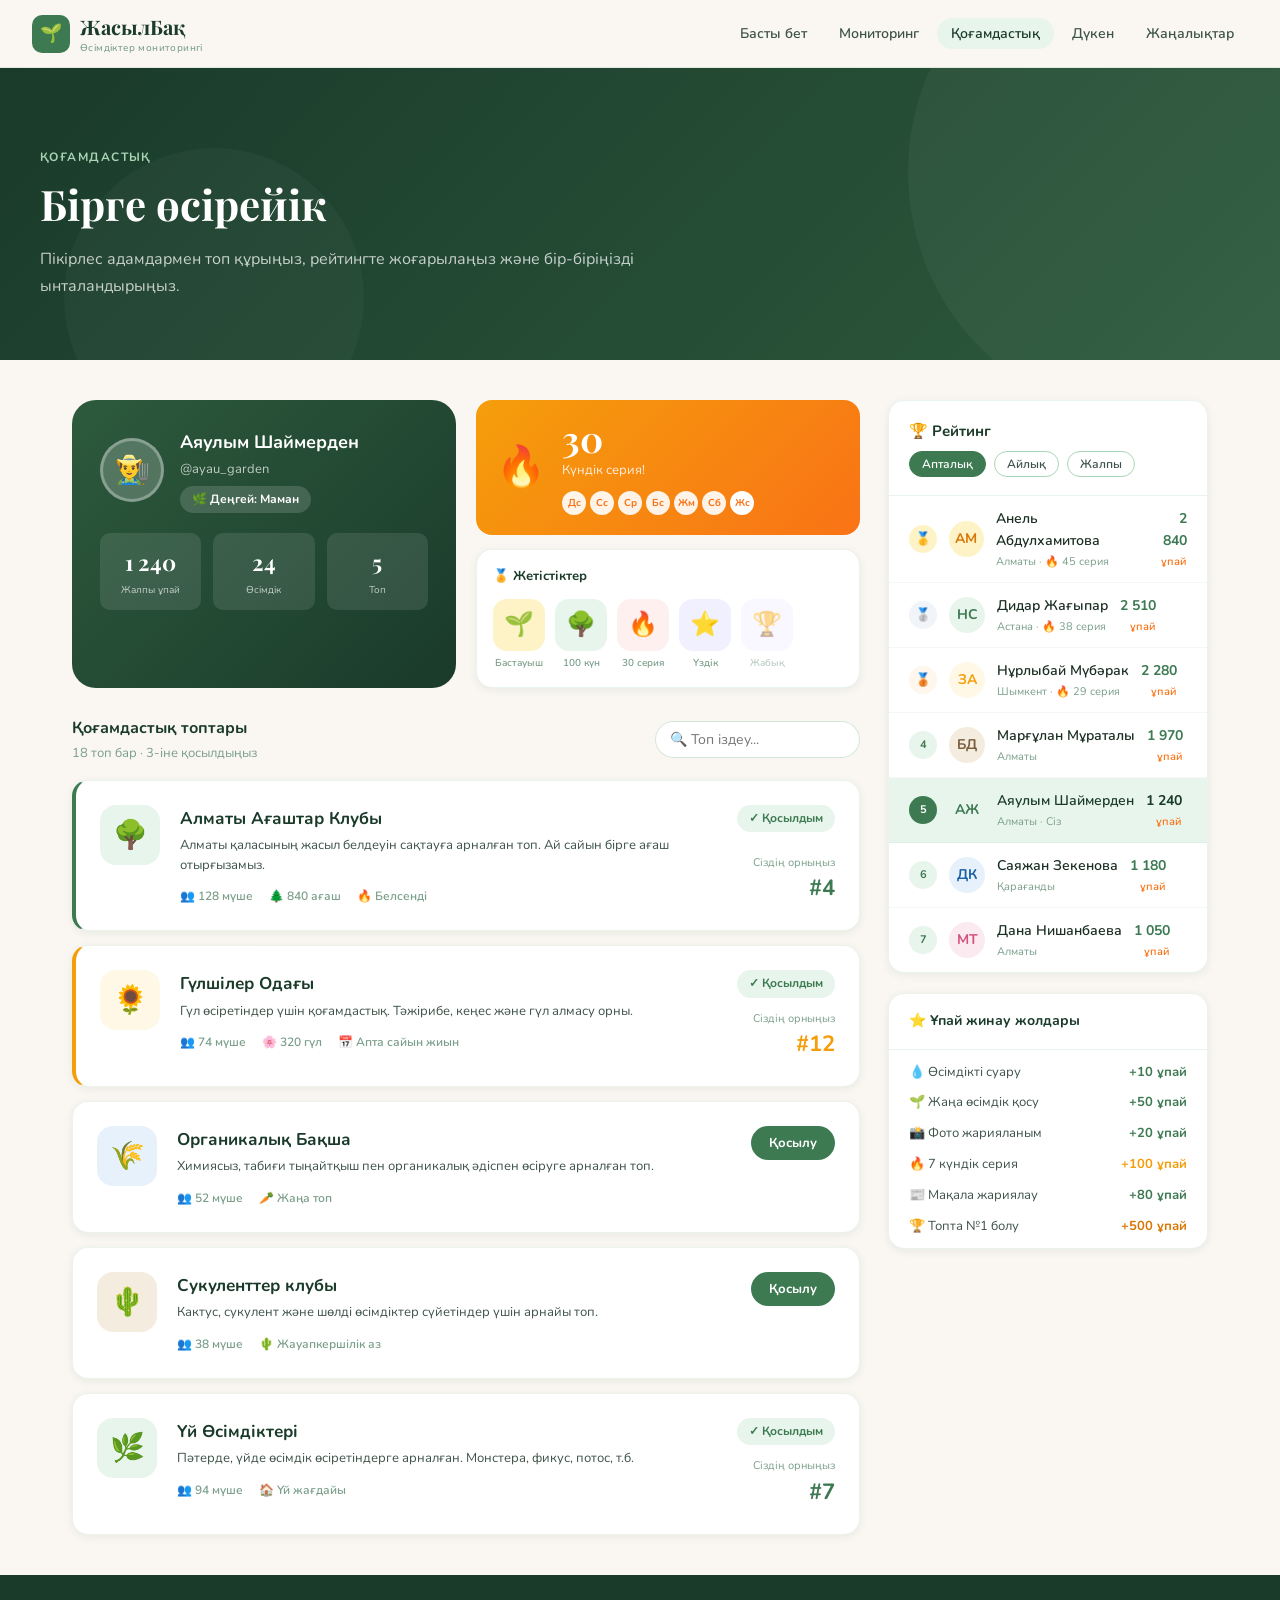
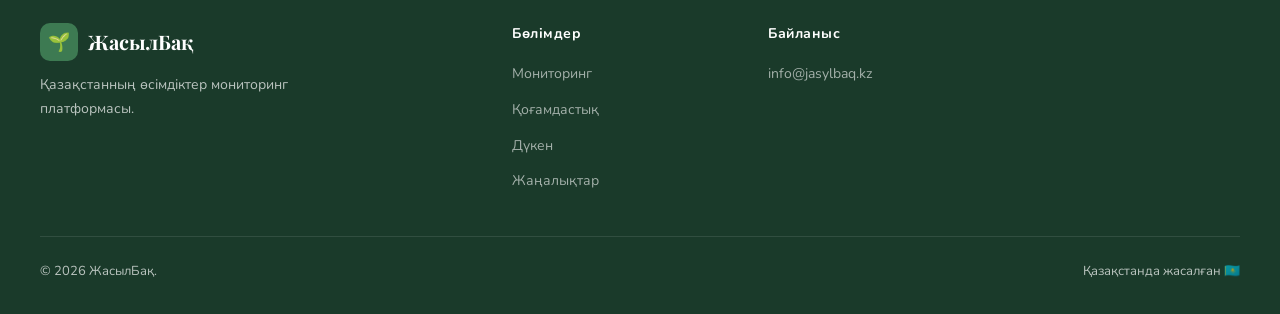
==== commit 8bf83984: "fix: few changes" ====
--- a/community.html
+++ b/community.html
@@ -440,8 +440,8 @@
             <div class="profile-top">
               <div class="profile-avatar">👨‍🌾</div>
               <div>
-                <div class="profile-name">Шаймерден Аяулым</div>
-                <div class="profile-handle">@askar_garden</div>
+                <div class="profile-name">Аяулым Шаймерден</div>
+                <div class="profile-handle">@ayau_garden</div>
                 <div class="profile-level">🌿 Деңгей: Маман</div>
               </div>
             </div>
@@ -455,7 +455,7 @@
                 <div class="profile-stat-label">Өсімдік</div>
               </div>
               <div class="profile-stat">
-                <div class="profile-stat-val">3</div>
+                <div class="profile-stat-val">5</div>
                 <div class="profile-stat-label">Топ</div>
               </div>
             </div>
@@ -631,7 +631,7 @@
             <div class="lb-rank rank-1">🥇</div>
             <div class="lb-avatar" style="background:#fef3c7;color:#d97706">АМ</div>
             <div>
-              <div class="lb-name">Абдулхамитова Анель</div>
+              <div class="lb-name">Анель Абдулхамитова</div>
               <div class="lb-city">Алматы · 🔥 45 серия</div>
             </div>
             <div style="text-align:right">
@@ -643,7 +643,7 @@
             <div class="lb-rank rank-2">🥈</div>
             <div class="lb-avatar" style="background:#e8f5ec;color:var(--green-main)">НС</div>
             <div>
-              <div class="lb-name">Жағыпар Дидар</div>
+              <div class="lb-name">Дидар Жағыпар</div>
               <div class="lb-city">Астана · 🔥 38 серия</div>
             </div>
             <div style="text-align:right">
@@ -655,7 +655,7 @@
             <div class="lb-rank rank-3">🥉</div>
             <div class="lb-avatar" style="background:#fff8e6;color:#f59e0b">ЗА</div>
             <div>
-              <div class="lb-name">Мүбәрак Нұрлыбай</div>
+              <div class="lb-name">Нұрлыбай Мүбәрак</div>
               <div class="lb-city">Шымкент · 🔥 29 серия</div>
             </div>
             <div style="text-align:right">
@@ -667,7 +667,7 @@
             <div class="lb-rank rank-other">4</div>
             <div class="lb-avatar" style="background:#f5ece0;color:var(--earth-mid)">БД</div>
             <div>
-              <div class="lb-name">Мұраталы Марғұлан</div>
+              <div class="lb-name">Марғұлан Мұраталы</div>
               <div class="lb-city">Алматы</div>
             </div>
             <div style="text-align:right">
@@ -679,7 +679,7 @@
             <div class="lb-rank rank-other" style="background:var(--green-main);color:white">5</div>
             <div class="lb-avatar" style="background:var(--green-mist);color:var(--green-main)">АЖ</div>
             <div>
-              <div class="lb-name" style="color:var(--green-dark)">Асқар Жанбеков</div>
+              <div class="lb-name" style="color:var(--green-dark)">Аяулым Шаймерден</div>
               <div class="lb-city">Алматы · Сіз</div>
             </div>
             <div style="text-align:right">
@@ -691,7 +691,7 @@
             <div class="lb-rank rank-other">6</div>
             <div class="lb-avatar" style="background:#e6f1fb;color:#185fa5">ДК</div>
             <div>
-              <div class="lb-name">Нишанбаева Дана</div>
+              <div class="lb-name">Саяжан Зекенова</div>
               <div class="lb-city">Қарағанды</div>
             </div>
             <div style="text-align:right">
@@ -703,7 +703,7 @@
             <div class="lb-rank rank-other">7</div>
             <div class="lb-avatar" style="background:#fbeaf0;color:#d4537e">МТ</div>
             <div>
-              <div class="lb-name">Шаймерден Аяулым</div>
+              <div class="lb-name">Дана Нишанбаева</div>
               <div class="lb-city">Алматы</div>
             </div>
             <div style="text-align:right">
